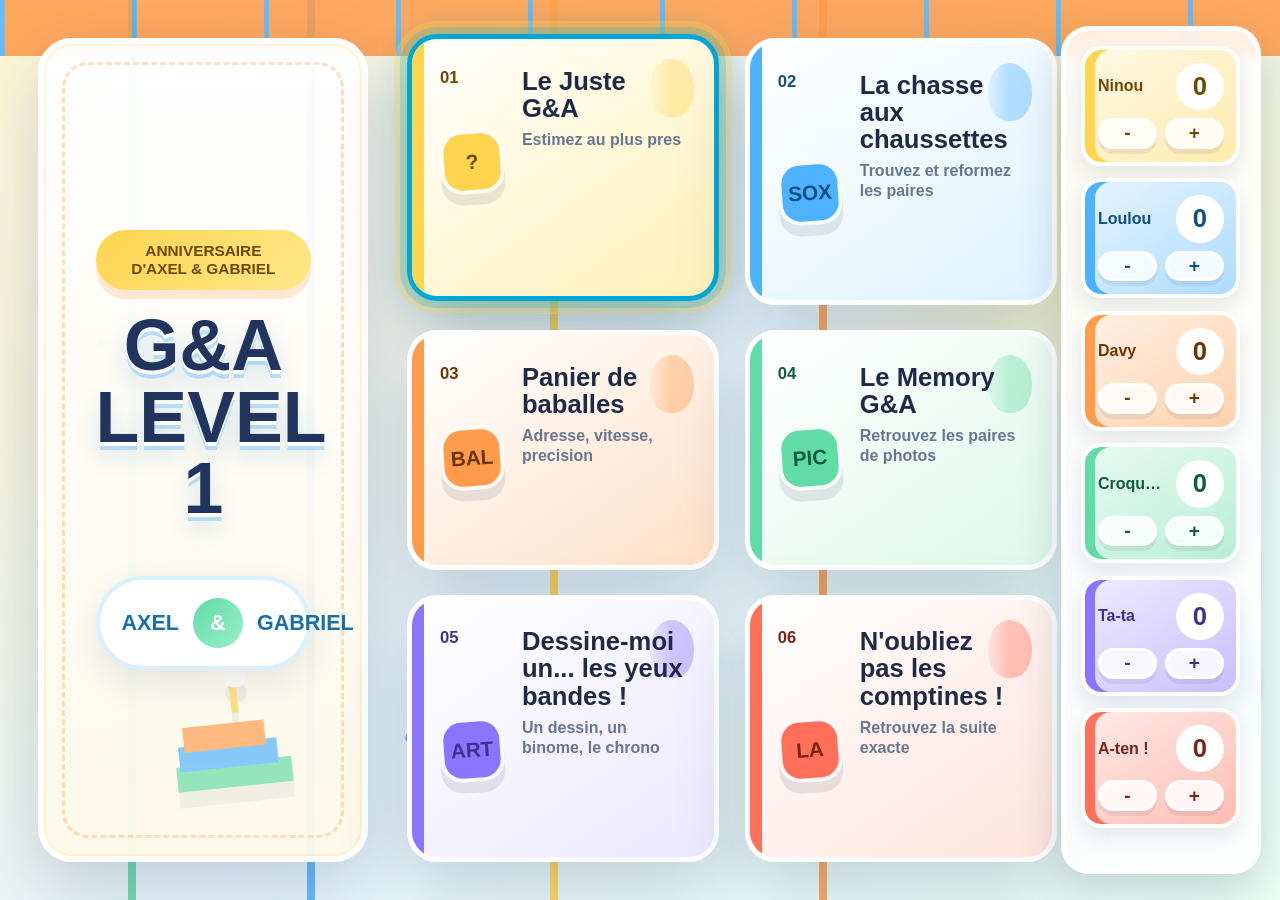
==== index.html @ 6fc24a4d "Init repo" ====
<!doctype html>
<html lang="fr">
  <head>
    <meta charset="UTF-8" />
    <meta name="viewport" content="width=device-width, initial-scale=1.0" />
    <title>G&A LEVEL 1</title>
    <link rel="stylesheet" href="styles.css" />
  </head>
  <body>
    <main class="shell">
      <aside class="team-scoreboard" aria-label="Scores des equipes">
        <div class="team-card team-ninou">
          <span class="team-name">Ninou</span>
          <strong class="team-points">0</strong>
          <div class="team-controls" aria-label="Points Ninou">
            <button class="team-score-button" type="button" data-score-delta="-1">-</button>
            <button class="team-score-button" type="button" data-score-delta="1">+</button>
          </div>
        </div>
        <div class="team-card team-loulou">
          <span class="team-name">Loulou</span>
          <strong class="team-points">0</strong>
          <div class="team-controls" aria-label="Points Loulou">
            <button class="team-score-button" type="button" data-score-delta="-1">-</button>
            <button class="team-score-button" type="button" data-score-delta="1">+</button>
          </div>
        </div>
        <div class="team-card team-davy">
          <span class="team-name">Davy</span>
          <strong class="team-points">0</strong>
          <div class="team-controls" aria-label="Points Davy">
            <button class="team-score-button" type="button" data-score-delta="-1">-</button>
            <button class="team-score-button" type="button" data-score-delta="1">+</button>
          </div>
        </div>
        <div class="team-card team-croquette">
          <span class="team-name">Croquette</span>
          <strong class="team-points">0</strong>
          <div class="team-controls" aria-label="Points Croquette">
            <button class="team-score-button" type="button" data-score-delta="-1">-</button>
            <button class="team-score-button" type="button" data-score-delta="1">+</button>
          </div>
        </div>
        <div class="team-card team-ta-ta">
          <span class="team-name">Ta-ta</span>
          <strong class="team-points">0</strong>
          <div class="team-controls" aria-label="Points Ta-ta">
            <button class="team-score-button" type="button" data-score-delta="-1">-</button>
            <button class="team-score-button" type="button" data-score-delta="1">+</button>
          </div>
        </div>
        <div class="team-card team-a-ten">
          <span class="team-name">A-ten !</span>
          <strong class="team-points">0</strong>
          <div class="team-controls" aria-label="Points A-ta !">
            <button class="team-score-button" type="button" data-score-delta="-1">-</button>
            <button class="team-score-button" type="button" data-score-delta="1">+</button>
          </div>
        </div>
      </aside>

      <section class="home-screen" id="homeScreen" aria-labelledby="pageTitle">
        <div class="brand-panel">
          <p class="eyebrow">Anniversaire d'Axel &amp; Gabriel</p>
          <h1 id="pageTitle">G&amp;A LEVEL 1</h1>
          <div class="score-strip" aria-label="Tableau d'ambiance">
            <span>Axel</span>
            <strong>&amp;</strong>
            <span>Gabriel</span>
          </div>
        </div>

        <nav class="activity-grid" aria-label="Activites">
          <button class="activity-card active" type="button" data-activity="juste-ga">
            <span class="activity-number">01</span>
            <span class="activity-icon">?</span>
            <span class="activity-title">Le Juste G&amp;A</span>
            <span class="activity-subtitle">Estimez au plus pres</span>
          </button>
          <button class="activity-card" type="button" data-activity="chaussettes">
            <span class="activity-number">02</span>
            <span class="activity-icon">SOX</span>
            <span class="activity-title">La chasse aux chaussettes</span>
            <span class="activity-subtitle">Trouvez et reformez les paires</span>
          </button>
          <button class="activity-card" type="button" data-activity="baballes">
            <span class="activity-number">03</span>
            <span class="activity-icon">BAL</span>
            <span class="activity-title">Panier de baballes</span>
            <span class="activity-subtitle">Adresse, vitesse, precision</span>
          </button>
          <button class="activity-card" type="button" data-activity="memory">
            <span class="activity-number">04</span>
            <span class="activity-icon">PIC</span>
            <span class="activity-title">Le Memory G&amp;A</span>
            <span class="activity-subtitle">Retrouvez les paires de photos</span>
          </button>
          <button class="activity-card" type="button" data-activity="dessin">
            <span class="activity-number">05</span>
            <span class="activity-icon">ART</span>
            <span class="activity-title">Dessine-moi un... les yeux bandes !</span>
            <span class="activity-subtitle">Un dessin, un binome, le chrono</span>
          </button>
          <button class="activity-card" type="button" data-activity="comptines">
            <span class="activity-number">06</span>
            <span class="activity-icon">LA</span>
            <span class="activity-title">N'oubliez pas les comptines !</span>
            <span class="activity-subtitle">Retrouvez la suite exacte</span>
          </button>
        </nav>
      </section>

      <section class="module-screen hidden" id="moduleScreen" aria-live="polite">
        <button class="back-button" type="button" id="backButton">&lt; Menu</button>
        <article class="module-panel">
          <div class="module-kicker" id="moduleNumber">Activite 01</div>
          <h2 id="moduleTitle">Le Juste G&amp;A</h2>
          <p id="moduleDescription"></p>
          <div class="activity-module-mount" id="activityModuleMount"></div>
        </article>
      </section>
    </main>

    <script type="module" src="app.js"></script>
  </body>
</html>
---- styles.css ----
:root {
  color-scheme: light;
  --ink: #1f2b46;
  --muted: #687690;
  --paper: rgba(255, 255, 255, 0.92);
  --cream: #fff9e9;
  --blue: #4eb3ff;
  --blue-dark: #176fb0;
  --pink: #f2a4c8;
  --pink-dark: #9a5c78;
  --yellow: #ffd44f;
  --yellow-soft: #fff0a8;
  --mint: #62dca6;
  --orange: #ff9b4a;
  --purple: #8b75ff;
  --coral: #ff6f59;
  --select: #00a8d8;
  --scoreboard-width: clamp(200px, 15vw, 250px);
  --scoreboard-height: clamp(82px, 10vh, 112px);
  --shadow: 0 26px 70px rgba(31, 43, 70, 0.2);
}

* {
  box-sizing: border-box;
}

html,
body {
  min-height: 100%;
}

body {
  margin: 0;
  overflow-x: hidden;
  color: var(--ink);
  font-family: Arial, Helvetica, sans-serif;
  background:
    radial-gradient(circle at 18% 18%, rgba(255, 255, 255, 0.82), transparent 24%),
    radial-gradient(circle at 86% 20%, rgba(255, 240, 168, 0.8), transparent 26%),
    linear-gradient(135deg, #fff4ca 0%, #e7f6ff 50%, #ecfff6 100%);
}

body::before,
body::after {
  position: fixed;
  inset: 0;
  pointer-events: none;
  content: "";
}

body::before {
  z-index: -2;
  background:
    linear-gradient(90deg, transparent 0 10%, rgba(98, 220, 166, 0.9) 10% 10.6%, transparent 10.6% 24%, rgba(78, 179, 255, 0.85) 24% 24.6%, transparent 24.6% 43%, rgba(255, 212, 79, 0.9) 43% 43.6%, transparent 43.6% 64%, rgba(255, 155, 74, 0.85) 64% 64.6%, transparent 64.6%),
    radial-gradient(circle at 14% 68%, rgba(98, 220, 166, 0.2) 0 5%, transparent 5.4%),
    radial-gradient(circle at 92% 76%, rgba(78, 179, 255, 0.25) 0 6%, transparent 6.4%);
}

body::after {
  z-index: -1;
  background:
    conic-gradient(from 180deg at 4% 0, var(--blue) 0 25%, var(--yellow) 0 50%, var(--mint) 0 75%, var(--orange) 0) 0 0 / 132px 56px repeat-x,
    radial-gradient(circle at 8% 38%, var(--mint) 0 4px, transparent 5px),
    radial-gradient(circle at 17% 30%, var(--yellow) 0 5px, transparent 6px),
    radial-gradient(circle at 32% 82%, var(--blue) 0 4px, transparent 5px),
    radial-gradient(circle at 59% 22%, var(--mint) 0 5px, transparent 6px),
    radial-gradient(circle at 82% 58%, var(--orange) 0 4px, transparent 5px);
  opacity: 0.86;
}

.shell {
  min-height: 100vh;
  padding: clamp(24px, 3vw, 52px) calc(var(--scoreboard-width) + clamp(30px, 4vw, 62px)) clamp(24px, 3vw, 52px) clamp(24px, 3vw, 52px);
}

.team-scoreboard {
  position: fixed;
  top: clamp(18px, 2vw, 34px);
  bottom: clamp(18px, 2vw, 34px);
  right: clamp(14px, 1.5vw, 24px);
  z-index: 20;
  display: grid;
  grid-template-columns: 1fr;
  align-content: start;
  gap: clamp(8px, 1vw, 14px);
  width: var(--scoreboard-width);
  padding: clamp(10px, 1.2vw, 16px);
  border: 5px solid rgba(255, 255, 255, 0.92);
  border-radius: 28px;
  background: rgba(255, 255, 255, 0.82);
  box-shadow: 0 18px 46px rgba(31, 43, 70, 0.2);
  backdrop-filter: blur(10px);
}

.team-card {
  --team-color: var(--blue);
  --team-text: #0f4f82;
  display: grid;
  grid-template-columns: minmax(0, 1fr) auto;
  grid-template-rows: auto auto;
  gap: 8px 10px;
  align-items: center;
  min-width: 0;
  padding: clamp(10px, 1vw, 16px);
  border: 4px solid rgba(255, 255, 255, 0.94);
  border-radius: 20px;
  background:
    linear-gradient(145deg, rgba(255, 255, 255, 0.86), rgba(255, 255, 255, 0.54)),
    var(--team-color);
  box-shadow: inset 10px 0 0 var(--team-color), 0 10px 20px rgba(31, 43, 70, 0.1);
}

.team-name {
  min-width: 0;
  color: var(--team-text);
  font-size: clamp(0.95rem, 1.25vw, 1.45rem);
  font-weight: 900;
  overflow: hidden;
  text-overflow: ellipsis;
  white-space: nowrap;
}

.team-points {
  display: grid;
  place-items: center;
  min-width: clamp(40px, 3.7vw, 58px);
  height: clamp(40px, 3.7vw, 58px);
  border-radius: 50%;
  background: #ffffff;
  color: var(--team-text);
  font-size: clamp(1.35rem, 2vw, 2.4rem);
  font-weight: 900;
}

.team-controls {
  grid-column: 1 / -1;
  display: grid;
  grid-template-columns: 1fr 1fr;
  gap: 8px;
}

.team-score-button {
  min-height: clamp(28px, 2.4vw, 38px);
  border: 3px solid rgba(255, 255, 255, 0.92);
  border-radius: 999px;
  background: rgba(255, 255, 255, 0.82);
  color: var(--team-text);
  box-shadow: 0 5px 0 rgba(31, 43, 70, 0.08);
  font-size: clamp(1rem, 1.5vw, 1.6rem);
  font-weight: 900;
  cursor: pointer;
}

.team-score-button:hover,
.team-score-button:focus-visible {
  border-color: var(--select);
  outline: none;
}

.team-card.is-current-turn {
  border-color: #ffffff;
  box-shadow:
    inset 10px 0 0 var(--team-color),
    0 0 0 6px rgba(0, 168, 216, 0.24),
    0 18px 36px rgba(31, 43, 70, 0.24);
  transform: translateX(-4px) scale(1.02);
}

.team-card.is-current-turn .team-name {
  text-decoration: underline;
  text-decoration-thickness: 4px;
  text-underline-offset: 5px;
}

.team-ninou {
  --team-color: #ffd44f;
  --team-text: #704700;
}

.team-loulou {
  --team-color: #4eb3ff;
  --team-text: #0f4f82;
}

.team-davy {
  --team-color: #ff9b4a;
  --team-text: #6b3600;
}

.team-croquette {
  --team-color: #62dca6;
  --team-text: #0f5d3f;
}

.team-ta-ta {
  --team-color: #8b75ff;
  --team-text: #3f3190;
}

.team-a-ten {
  --team-color: #ff6f59;
  --team-text: #7a2517;
}

.home-screen {
  display: grid;
  grid-template-columns: minmax(330px, 0.7fr) minmax(650px, 1.3fr);
  gap: clamp(24px, 3vw, 44px);
  align-items: stretch;
  min-height: calc(100vh - clamp(48px, 6vw, 104px));
}

.brand-panel,
.module-panel {
  position: relative;
  display: flex;
  flex-direction: column;
  justify-content: center;
  padding: clamp(30px, 4vw, 64px);
  border: 6px solid #ffffff;
  border-radius: 34px;
  background:
    linear-gradient(180deg, rgba(255, 255, 255, 0.94), rgba(255, 249, 233, 0.9)),
    var(--paper);
  box-shadow: var(--shadow), inset 0 0 0 2px rgba(255, 212, 79, 0.22);
  overflow: hidden;
}

.brand-panel {
  background:
    linear-gradient(180deg, rgba(255, 255, 255, 0.96), rgba(255, 249, 233, 0.94)),
    linear-gradient(135deg, rgba(78, 179, 255, 0.14), rgba(98, 220, 166, 0.14));
}

.brand-panel::before,
.module-panel::before {
  position: absolute;
  right: clamp(28px, 4vw, 60px);
  bottom: clamp(26px, 4vw, 58px);
  width: clamp(124px, 11vw, 184px);
  height: clamp(124px, 11vw, 184px);
  content: "";
  background:
    radial-gradient(circle at 50% 9%, #fff 0 7%, transparent 7.5%),
    linear-gradient(var(--yellow), var(--yellow)) 48% 18% / 5% 20% no-repeat,
    linear-gradient(var(--orange), var(--orange)) 22% 50% / 58% 18% no-repeat,
    linear-gradient(var(--blue), var(--blue)) 16% 67% / 70% 18% no-repeat,
    linear-gradient(var(--mint), var(--mint)) 10% 84% / 82% 18% no-repeat;
  border-radius: 22px;
  opacity: 0.68;
  transform: rotate(-6deg);
  filter: drop-shadow(0 16px 0 rgba(31, 43, 70, 0.08));
}

.brand-panel::after,
.module-panel::after {
  position: absolute;
  inset: 18px;
  pointer-events: none;
  content: "";
  border: 3px dashed rgba(255, 155, 74, 0.32);
  border-radius: 26px;
}

.eyebrow,
.module-kicker {
  position: relative;
  z-index: 1;
  width: fit-content;
  margin: 0 0 20px;
  padding: 12px 20px;
  border-radius: 999px;
  background: linear-gradient(135deg, var(--yellow), #ffe88a);
  color: #704700;
  box-shadow: 0 9px 0 rgba(255, 155, 74, 0.22);
  font-size: clamp(0.95rem, 1.2vw, 1.28rem);
  font-weight: 900;
  text-transform: uppercase;
  letter-spacing: 0;
  text-align: center;
}
#moduleTitle, #moduleDescription, #activityModuleMount {
  display: flex;
  justify-content: center;
  text-align: center;
}

h1,
h2 {
  position: relative;
  z-index: 1;
  margin: 0;
  color: #20345d;
  font-family: "Arial Black", Arial, Helvetica, sans-serif;
  font-weight: 900;
  letter-spacing: 0;
  text-shadow:
    0 4px 0 #ffffff,
    0 8px 0 rgba(78, 179, 255, 0.36),
    0 13px 24px rgba(23, 111, 176, 0.22);
}

h1 {
  max-width: 100%;
    font-size: clamp(3rem, 5.6vw, 9.6rem);
    line-height: 1;
    overflow-wrap: normal;
    word-break: keep-all;
    text-align: center;
}

h2 {
  max-width: 15ch;
  font-size: clamp(3.4rem, 6vw, 7.6rem);
  line-height: 0.94;
}

.score-strip {
  position: relative;
  z-index: 1;
  display: grid;
  grid-template-columns: 1fr auto 1fr;
  gap: 14px;
  align-items: center;
  width: min(100%, 560px);
  margin-top: clamp(30px, 4vw, 58px);
  padding: 18px 22px;
  border: 4px solid rgba(78, 179, 255, 0.2);
  border-radius: 999px;
  background: #ffffff;
  color: var(--blue-dark);
  box-shadow: 0 14px 34px rgba(31, 43, 70, 0.1);
  font-size: clamp(1.22rem, 1.68vw, 1.75rem);
  font-weight: 900;
  text-align: center;
  text-transform: uppercase;
}

.score-strip strong {
  display: grid;
  place-items: center;
  width: 50px;
  height: 50px;
  border-radius: 50%;
  background: linear-gradient(135deg, var(--mint), #99efc8);
  color: #ffffff;
}

.activity-grid {
  display: grid;
  grid-template-columns: repeat(2, minmax(0, 1fr));
  gap: clamp(18px, 2vw, 28px);
}

.activity-card {
  --card-color: var(--yellow);
  --card-text: #704700;
  position: relative;
  display: grid;
  grid-template-columns: auto 1fr;
  grid-template-rows: auto 1fr auto;
  gap: 8px 18px;
  min-height: clamp(168px, 15vh, 224px);
  padding: clamp(22px, 2.2vw, 34px);
  border: 5px solid rgba(255, 255, 255, 0.96);
  border-radius: 30px;
  color: var(--ink);
  background: #ffffff;
  box-shadow: var(--shadow);
  cursor: pointer;
  text-align: left;
  transform: translateY(0);
  transition: transform 160ms ease, border-color 160ms ease, box-shadow 160ms ease;
  overflow: hidden;
}

.activity-card::before {
  position: absolute;
  inset: 0 auto 0 0;
  width: 12px;
  content: "";
  background: var(--card-color);
}

.activity-card::after {
  position: absolute;
  right: 20px;
  top: 20px;
  width: 44px;
  height: 58px;
  content: "";
  border-radius: 50% 50% 46% 46%;
  background:
    linear-gradient(90deg, rgba(255, 255, 255, 0.65), transparent 48%),
    var(--card-color);
  box-shadow: 0 24px 0 -22px rgba(31, 43, 70, 0.42);
  opacity: 0.38;
}

.activity-card:nth-child(1) {
  --card-color: var(--yellow);
  --card-text: #704700;
  background: linear-gradient(145deg, #ffffff, #fff1b7);
}

.activity-card:nth-child(2) {
  --card-color: var(--blue);
  --card-text: #0f4f82;
  background: linear-gradient(145deg, #ffffff, #dff3ff);
}

.activity-card:nth-child(3) {
  --card-color: var(--orange);
  --card-text: #6b3600;
  background: linear-gradient(145deg, #ffffff, #ffe1c8);
}

.activity-card:nth-child(4) {
  --card-color: var(--mint);
  --card-text: #0f5d3f;
  background: linear-gradient(145deg, #ffffff, #def8eb);
}

.activity-card:nth-child(5) {
  --card-color: var(--purple);
  --card-text: #3f3190;
  background: linear-gradient(145deg, #ffffff, #ece8ff);
}

.activity-card:nth-child(6) {
  --card-color: var(--coral);
  --card-text: #7a2517;
  background: linear-gradient(145deg, #ffffff, #ffe4dc);
}

.activity-card:hover,
.activity-card:focus-visible,
.activity-card.active {
  border-color: var(--select);
  box-shadow:
    0 0 0 7px rgba(0, 168, 216, 0.2),
    0 0 0 13px rgba(255, 212, 79, 0.28),
    0 0 34px rgba(0, 168, 216, 0.28),
    0 30px 66px rgba(31, 43, 70, 0.28);
  outline: none;
  transform: translateY(-4px);
}

.activity-number {
  position: relative;
  z-index: 1;
  grid-column: 1;
  color: var(--card-text);
  font-size: clamp(1rem, 1.3vw, 1.35rem);
  font-weight: 900;
}

.activity-icon {
  position: relative;
  z-index: 1;
  grid-column: 1;
  grid-row: 2 / 4;
  display: grid;
  place-items: center;
  width: clamp(64px, 5vw, 90px);
  height: clamp(64px, 5vw, 90px);
  border: 4px solid rgba(255, 255, 255, 0.94);
  border-radius: 22px;
  background: var(--card-color);
  color: var(--card-text);
  box-shadow: 0 11px 0 rgba(31, 43, 70, 0.1);
  font-size: clamp(1.08rem, 1.62vw, 1.75rem);
  font-weight: 900;
  line-height: 1;
  transform: rotate(-4deg);
}

.activity-title {
  position: relative;
  z-index: 1;
  grid-column: 2;
  align-self: end;
  color: #1f2b46;
  font-size: clamp(1.5rem, 2vw, 2.45rem);
  font-weight: 900;
  line-height: 1.06;
  text-wrap: balance;
}

.activity-subtitle {
  position: relative;
  z-index: 1;
  grid-column: 2;
  color: var(--muted);
  font-size: clamp(1rem, 1.18vw, 1.3rem);
  font-weight: 800;
  line-height: 1.25;
}

.module-screen {
  height: calc(100vh - clamp(48px, 6vw, 104px));
  min-height: 0;
  overflow: hidden;
}

.module-screen.sock-mode,
.module-screen.memory-mode {
  height: calc(100vh - clamp(48px, 6vw, 104px));
}

.hidden {
  display: none;
}

.back-button {
  position: fixed;
  top: clamp(18px, 2vw, 34px);
  left: clamp(18px, 2vw, 34px);
  z-index: 5;
  padding: 16px 24px;
  border: 4px solid rgba(255, 255, 255, 0.96);
  border-radius: 999px;
  background: var(--yellow);
  color: #704700;
  box-shadow: 0 14px 34px rgba(31, 43, 70, 0.22);
  font-size: 1.1rem;
  font-weight: 900;
  cursor: pointer;
}

.back-button:hover,
.back-button:focus-visible {
  border-color: var(--blue);
  outline: none;
}

.module-panel {
  height: 100%;
  min-height: 0;
  padding-top: clamp(72px, 8vh, 90px);
  overflow: hidden;
}

.activity-module-mount {
  position: relative;
  z-index: 1;
  min-height: 0;
}

.sock-mode .module-panel {
  height: 100%;
  min-height: 0;
  justify-content: flex-start;
  padding: clamp(70px, 8vh, 88px) clamp(24px, 4vw, 52px) clamp(20px, 3vh, 34px);
  overflow: hidden;
}

.memory-mode .module-panel {
  height: 100%;
  min-height: 0;
  padding: clamp(58px, 7vh, 76px) 0 0;
  overflow: hidden;
}

.drawing-mode .module-panel {
  display: block;
  height: 100%;
  min-height: 0;
  padding: clamp(58px, 7vh, 76px) clamp(18px, 3vw, 42px) clamp(18px, 2.5vh, 32px);
  overflow: hidden;
}

.memory-mode .module-kicker,
.memory-mode h2,
.memory-mode #moduleDescription,
.drawing-mode .module-kicker,
.drawing-mode h2,
.drawing-mode #moduleDescription {
  display: none;
}

.sock-mode .module-kicker {
  margin-bottom: clamp(10px, 1.6vh, 16px);
}

.sock-mode h2 {
  max-width: 100%;
  font-size: clamp(2rem, 5vh, 4.2rem);
  line-height: 0.98;
}

.sock-mode #moduleDescription {
  display: block;
  max-width: 900px;
  margin-top: clamp(8px, 1.4vh, 14px);
  font-size: clamp(1rem, 2.1vh, 1.45rem);
  line-height: 1.18;
}

.module-panel p {
  position: relative;
  z-index: 1;
  max-width: 980px;
  margin: clamp(24px, 3vw, 42px) 0 0;
  color: var(--muted);
  font-size: clamp(1.35rem, 1.9vw, 2.25rem);
  font-weight: 800;
  line-height: 1.28;
}

.module-placeholder {
  position: relative;
  z-index: 1;
  display: grid;
  grid-template-columns: auto 1fr;
  gap: 12px 26px;
  align-items: center;
  max-width: 1050px;
  margin-top: clamp(36px, 4vw, 70px);
  padding: clamp(24px, 3vw, 42px);
  border: 4px dashed rgba(255, 155, 74, 0.34);
  border-radius: 28px;
  background: rgba(255, 255, 255, 0.76);
}

.module-placeholder span {
  grid-row: 1 / 3;
  display: grid;
  place-items: center;
  width: clamp(82px, 8vw, 136px);
  height: clamp(82px, 8vw, 136px);
  border: 4px solid rgba(255, 255, 255, 0.94);
  border-radius: 28px;
  background: var(--blue);
  color: #0f4f82;
  box-shadow: 0 12px 0 rgba(31, 43, 70, 0.1);
  font-size: clamp(1.55rem, 3.1vw, 3.4rem);
  font-weight: 900;
  transform: rotate(-4deg);
}

.module-placeholder strong {
  color: var(--blue-dark);
  font-size: clamp(1.8rem, 2.8vw, 3.7rem);
  font-weight: 900;
  text-transform: uppercase;
}

.module-placeholder p {
  margin: 0;
  font-size: clamp(1.1rem, 1.55vw, 1.75rem);
}

.sock-timer {
  position: relative;
  z-index: 1;
  display: grid;
  gap: clamp(20px, 3vw, 34px);
  justify-items: center;
  max-width: 980px;
  margin-top: clamp(36px, 4vw, 70px);
  padding: clamp(28px, 4vw, 56px);
  border: 5px solid rgba(255, 255, 255, 0.94);
  border-radius: 34px;
  background:
    linear-gradient(145deg, rgba(255, 255, 255, 0.94), rgba(223, 243, 255, 0.9)),
    #ffffff;
  box-shadow: 0 24px 58px rgba(31, 43, 70, 0.18);
}

.sock-mode .sock-timer {
  flex: 1;
  width: min(100%, 1180px);
  min-height: 0;
  margin-top: clamp(10px, 1.6vh, 18px);
  padding: clamp(14px, 2.3vh, 28px);
  gap: clamp(10px, 1.6vh, 18px);
  align-content: center;
}

.module-placeholder.hidden,
.sock-timer.hidden {
  display: none;
}

.drawing-host {
  position: relative;
  display: grid;
  grid-template-rows: minmax(0, 1fr) auto auto;
  gap: clamp(14px, 2vw, 22px);
  width: min(100%, 1180px);
  height: 100%;
  min-height: 0;
  margin: 0 auto;
}

.drawing-actions {
  position: relative;
  z-index: 1;
  display: grid;
  grid-template-columns: auto minmax(126px, 170px);
  gap: 8px;
  align-items: center;
  justify-content: end;
  padding: 8px;
  border-radius: 22px;
  background: rgba(255, 255, 255, 0.72);
  box-shadow: 0 14px 30px rgba(31, 43, 70, 0.14);
  backdrop-filter: blur(10px);
}

.drawing-start-button {
  padding: 10px 16px;
  border: 4px solid rgba(255, 255, 255, 0.96);
  border-radius: 999px;
  box-shadow: 0 10px 0 rgba(31, 43, 70, 0.1);
  font-size: clamp(0.9rem, 1.1vw, 1.1rem);
  font-weight: 900;
  cursor: pointer;
}

.drawing-start-button {
  background: var(--blue);
  color: #0f4f82;
}

.drawing-start-button:disabled {
  cursor: default;
  opacity: 0.86;
}

.drawing-countdown {
  display: grid;
  place-items: center;
  min-height: 48px;
  padding: 6px 14px;
  border: 4px solid var(--blue);
  border-radius: 18px;
  background: #ffffff;
  color: var(--ink);
  box-shadow:
    inset 0 -8px 0 rgba(78, 179, 255, 0.12),
    0 10px 0 rgba(31, 43, 70, 0.1);
  font-family: "Arial Black", Arial, Helvetica, sans-serif;
  font-size: clamp(1.6rem, 3.2vh, 2.7rem);
  font-weight: 900;
  line-height: 1;
}

.drawing-start-button:hover:not(:disabled),
.drawing-start-button:focus-visible {
  border-color: var(--select);
  outline: none;
}

.drawing-preview {
  display: block;
  width: 100%;
  height: 100%;
  min-height: 0;
  border: 6px solid rgba(255, 255, 255, 0.96);
  border-radius: 26px;
  background: #ffffff;
  box-shadow: 0 22px 54px rgba(31, 43, 70, 0.16);
}

.drawing-timeout {
  position: absolute;
  inset: 0;
  z-index: 5;
  display: grid;
  place-items: center;
  pointer-events: none;
  color: var(--coral);
  font-family: "Arial Black", Arial, Helvetica, sans-serif;
  font-size: clamp(4rem, 11vw, 10rem);
  font-weight: 900;
  line-height: 1;
  text-align: center;
  text-shadow:
    0 8px 0 #ffffff,
    0 18px 42px rgba(31, 43, 70, 0.28);
  text-transform: uppercase;
}

.drawing-timeout.hidden {
  display: none;
}

.module-panel .drawing-status {
  max-width: 900px;
  margin: 0;
  color: var(--muted);
  font-size: clamp(1rem, 1.35vw, 1.35rem);
  font-weight: 800;
}

.memory-game {
  position: relative;
  z-index: 1;
  display: grid;
  grid-template-rows: 1fr;
  gap: 0;
  place-items: center;
  width: 100%;
  height: 100%;
  margin-top: 0;
  min-height: 0;
}

.module-panel .memory-status {
  position: absolute;
  left: 0;
  bottom: 0;
  z-index: 4;
  min-height: 0;
  max-width: min(100%, 560px);
  margin: 0;
  padding: 8px 14px;
  border: 4px solid rgba(255, 255, 255, 0.94);
  border-radius: 16px;
  background: rgba(255, 255, 255, 0.9);
  color: var(--blue-dark);
  box-shadow: 0 12px 24px rgba(31, 43, 70, 0.12);
  font-size: clamp(0.9rem, 1.15vw, 1.1rem);
  font-weight: 900;
  backdrop-filter: blur(10px);
}

.memory-grid {
  --memory-gap: clamp(6px, 0.75vw, 10px);
  display: grid;
  grid-template-rows: repeat(5, minmax(0, 1fr));
  grid-template-columns: repeat(6, minmax(0, 1fr));
  align-content: stretch;
  width: min(100%, calc((100vh - clamp(48px, 6vw, 104px) - clamp(58px, 7vh, 76px)) * 1.18));
  max-height: 100%;
  aspect-ratio: 6 / 5;
  min-height: 0;
  gap: var(--memory-gap);
}

.memory-card {
  position: relative;
  aspect-ratio: 1;
  min-width: 0;
  padding: 0;
  border: 0;
  border-radius: 16px;
  background: transparent;
  cursor: pointer;
  perspective: 900px;
}

.memory-mode .memory-card {
  height: auto;
  aspect-ratio: 1;
}

.memory-card:focus-visible {
  outline: 5px solid var(--select);
  outline-offset: 3px;
}

.memory-card-inner {
  position: absolute;
  inset: 0;
  display: block;
  border-radius: inherit;
  transform-style: preserve-3d;
  transition: transform 260ms ease;
}

.memory-card.is-flipped .memory-card-inner,
.memory-card.is-found .memory-card-inner {
  transform: rotateY(180deg);
}

.memory-card-face {
  position: absolute;
  inset: 0;
  display: grid;
  place-items: center;
  overflow: hidden;
  border: 4px solid rgba(255, 255, 255, 0.96);
  border-radius: inherit;
  backface-visibility: hidden;
  box-shadow: 0 10px 22px rgba(31, 43, 70, 0.16);
}

.memory-card-back {
  color: #0f4f82;
  background:
    radial-gradient(circle at 28% 24%, rgba(255, 255, 255, 0.76) 0 12%, transparent 13%),
    linear-gradient(135deg, var(--blue), var(--yellow));
  font-size: clamp(1rem, 2vw, 2.2rem);
  font-weight: 900;
}

.memory-card-front {
  background: #ffffff;
  transform: rotateY(180deg);
}

.memory-card-front img {
  width: 100%;
  height: 100%;
  object-fit: cover;
}

.memory-card.is-found {
  cursor: default;
}

.memory-card.is-found .memory-card-face {
  border-color: var(--found-team-color, var(--mint));
  box-shadow:
    0 0 0 5px color-mix(in srgb, var(--found-team-color, var(--mint)) 38%, transparent),
    0 10px 22px rgba(31, 43, 70, 0.16);
}

.sock-timer-label {
  color: var(--blue-dark);
  font-size: clamp(1.25rem, 1.8vw, 2rem);
  font-weight: 900;
  text-transform: uppercase;
}

.sock-timer-display {
  min-width: min(100%, 620px);
  padding: clamp(16px, 2vw, 26px) clamp(24px, 4vw, 46px);
  border: 6px solid var(--blue);
  border-radius: 28px;
  background: #ffffff;
  color: #1f2b46;
  box-shadow:
    inset 0 -10px 0 rgba(78, 179, 255, 0.12),
    0 18px 40px rgba(31, 43, 70, 0.14);
  font-family: "Arial Black", Arial, Helvetica, sans-serif;
  font-size: clamp(5rem, 12vw, 11rem);
  font-weight: 900;
  line-height: 0.95;
  text-align: center;
}

.sock-mode .sock-timer-display {
  display: grid;
  place-items: center;
  width: min(100%, 1120px);
  min-width: 0;
  min-height: clamp(180px, 34vh, 380px);
  padding: clamp(14px, 2.2vh, 26px) clamp(34px, 6vw, 72px);
  font-size: clamp(6.5rem, 19vh, 14rem);
}

.sock-go-button {
  min-width: min(100%, 320px);
  padding: 18px 34px;
  border: 5px solid rgba(255, 255, 255, 0.96);
  border-radius: 999px;
  background: var(--mint);
  color: #0f5d3f;
  box-shadow: 0 12px 0 rgba(31, 43, 70, 0.12);
  font-size: clamp(1.7rem, 2.6vw, 3rem);
  font-weight: 900;
  cursor: pointer;
}

.sock-mode .sock-go-button {
  min-width: min(100%, 280px);
  padding: clamp(12px, 2vh, 18px) 30px;
  font-size: clamp(1.35rem, 4vh, 2.5rem);
}

.sock-go-button:hover,
.sock-go-button:focus-visible {
  outline: none;
  border-color: var(--select);
}

.sock-go-button:disabled {
  cursor: default;
  opacity: 0.82;
}

@media (max-width: 1180px) {
  :root {
    --scoreboard-width: clamp(190px, 18vw, 220px);
  }

  .home-screen {
    grid-template-columns: 1fr;
  }

  .brand-panel {
    min-height: 360px;
  }

  .memory-grid {
    grid-template-columns: repeat(5, minmax(76px, 1fr));
  }

  .memory-mode .memory-grid {
    grid-template-columns: repeat(6, minmax(0, 1fr));
  }

  h1 {
    max-width: none;
  }
}

@media (max-width: 760px) {
  :root {
    --scoreboard-height: 184px;
  }

  .shell {
    padding: 18px 18px calc(var(--scoreboard-height) + 18px);
  }

  .team-scoreboard {
    top: auto;
    right: 16px;
    bottom: 12px;
    left: 16px;
    width: auto;
    grid-template-columns: repeat(2, minmax(0, 1fr));
  }

  .team-card.is-current-turn {
    transform: translateY(-3px) scale(1.01);
  }

  .memory-grid {
    grid-template-columns: repeat(3, minmax(74px, 1fr));
  }

  .memory-mode .memory-grid {
    grid-template-columns: repeat(6, minmax(0, 1fr));
  }

  .activity-grid {
    grid-template-columns: 1fr;
  }

  .activity-card {
    min-height: 150px;
  }

  .module-placeholder {
    grid-template-columns: 1fr;
  }

  .module-placeholder span {
    grid-row: auto;
  }
}
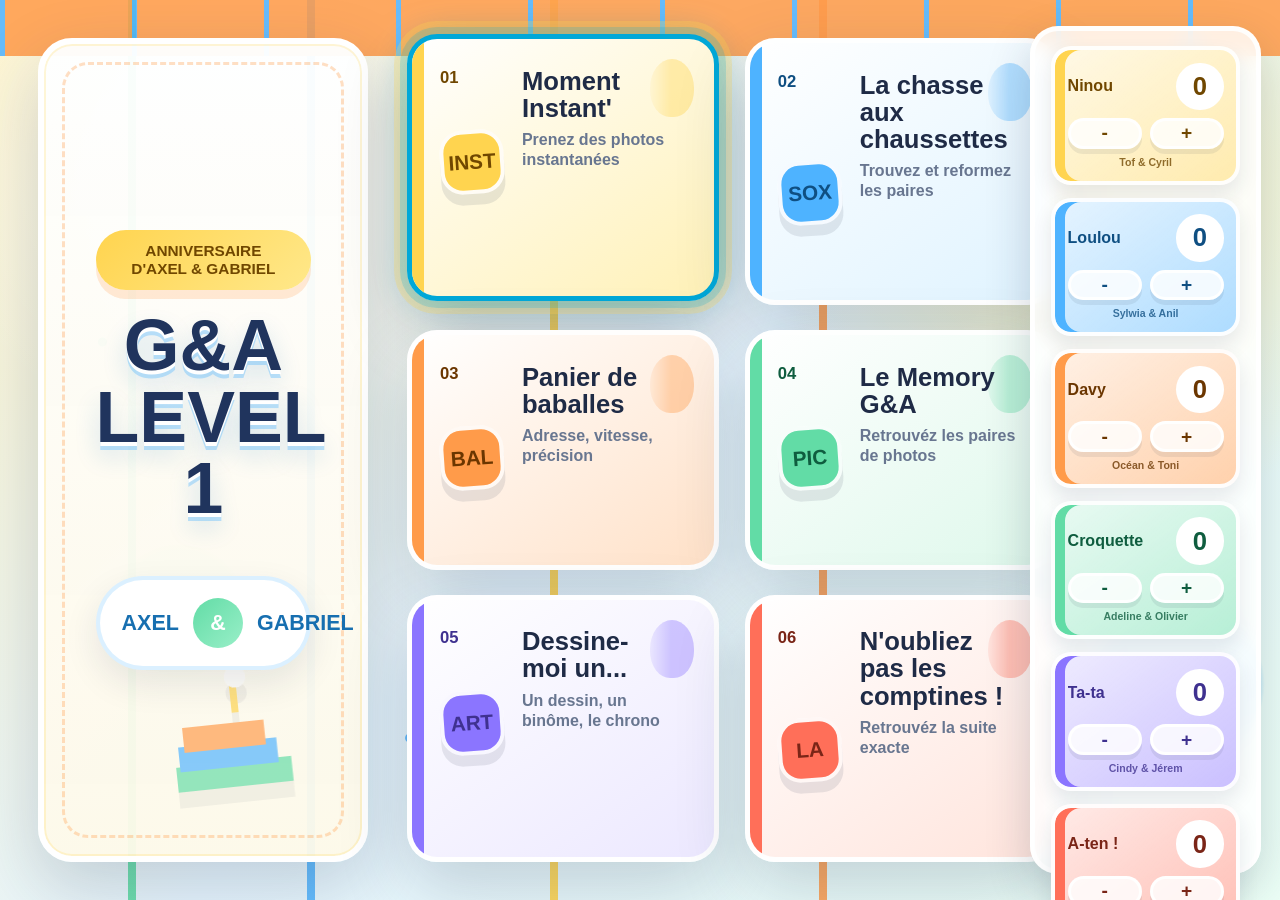
==== commit 96fd95f9: "dev en cours" ====
--- a/index.html
+++ b/index.html
@@ -8,9 +8,9 @@
   </head>
   <body>
     <main class="shell">
-      <aside class="team-scoreboard" aria-label="Scores des equipes">
+      <aside class="team-scoreboard" aria-label="Scores des équipes">
         <div class="team-card team-ninou">
-          <span class="team-name">Ninou</span>
+          <span class="team-name">Ninou</span><span class="team-members">Tof &amp; Cyril</span>
           <strong class="team-points">0</strong>
           <div class="team-controls" aria-label="Points Ninou">
             <button class="team-score-button" type="button" data-score-delta="-1">-</button>
@@ -18,7 +18,7 @@
           </div>
         </div>
         <div class="team-card team-loulou">
-          <span class="team-name">Loulou</span>
+          <span class="team-name">Loulou</span><span class="team-members">Sylwia &amp; Anil</span>
           <strong class="team-points">0</strong>
           <div class="team-controls" aria-label="Points Loulou">
             <button class="team-score-button" type="button" data-score-delta="-1">-</button>
@@ -26,7 +26,7 @@
           </div>
         </div>
         <div class="team-card team-davy">
-          <span class="team-name">Davy</span>
+          <span class="team-name">Davy</span><span class="team-members">Océan &amp; Toni</span>
           <strong class="team-points">0</strong>
           <div class="team-controls" aria-label="Points Davy">
             <button class="team-score-button" type="button" data-score-delta="-1">-</button>
@@ -34,7 +34,7 @@
           </div>
         </div>
         <div class="team-card team-croquette">
-          <span class="team-name">Croquette</span>
+          <span class="team-name">Croquette</span><span class="team-members">Adeline &amp; Olivier</span>
           <strong class="team-points">0</strong>
           <div class="team-controls" aria-label="Points Croquette">
             <button class="team-score-button" type="button" data-score-delta="-1">-</button>
@@ -42,7 +42,7 @@
           </div>
         </div>
         <div class="team-card team-ta-ta">
-          <span class="team-name">Ta-ta</span>
+          <span class="team-name">Ta-ta</span><span class="team-members">Cindy &amp; Jérem</span>
           <strong class="team-points">0</strong>
           <div class="team-controls" aria-label="Points Ta-ta">
             <button class="team-score-button" type="button" data-score-delta="-1">-</button>
@@ -50,7 +50,7 @@
           </div>
         </div>
         <div class="team-card team-a-ten">
-          <span class="team-name">A-ten !</span>
+          <span class="team-name">A-ten !</span><span class="team-members">Angel &amp; Joao</span>
           <strong class="team-points">0</strong>
           <div class="team-controls" aria-label="Points A-ta !">
             <button class="team-score-button" type="button" data-score-delta="-1">-</button>
@@ -70,12 +70,12 @@
           </div>
         </div>
 
-        <nav class="activity-grid" aria-label="Activites">
-          <button class="activity-card active" type="button" data-activity="juste-ga">
+        <nav class="activity-grid" aria-label="Activités">
+          <button class="activity-card active" type="button" data-activity="moment-instant">
             <span class="activity-number">01</span>
-            <span class="activity-icon">?</span>
-            <span class="activity-title">Le Juste G&amp;A</span>
-            <span class="activity-subtitle">Estimez au plus pres</span>
+            <span class="activity-icon">INST</span>
+            <span class="activity-title">Moment Instant'</span>
+            <span class="activity-subtitle">Prenez des photos instantanées</span>
           </button>
           <button class="activity-card" type="button" data-activity="chaussettes">
             <span class="activity-number">02</span>
@@ -87,25 +87,25 @@
             <span class="activity-number">03</span>
             <span class="activity-icon">BAL</span>
             <span class="activity-title">Panier de baballes</span>
-            <span class="activity-subtitle">Adresse, vitesse, precision</span>
+            <span class="activity-subtitle">Adresse, vitesse, précision</span>
           </button>
           <button class="activity-card" type="button" data-activity="memory">
             <span class="activity-number">04</span>
             <span class="activity-icon">PIC</span>
             <span class="activity-title">Le Memory G&amp;A</span>
-            <span class="activity-subtitle">Retrouvez les paires de photos</span>
+            <span class="activity-subtitle">Retrouvéz les paires de photos</span>
           </button>
           <button class="activity-card" type="button" data-activity="dessin">
             <span class="activity-number">05</span>
             <span class="activity-icon">ART</span>
-            <span class="activity-title">Dessine-moi un... les yeux bandes !</span>
-            <span class="activity-subtitle">Un dessin, un binome, le chrono</span>
+            <span class="activity-title">Dessine-moi un...</span>
+            <span class="activity-subtitle">Un dessin, un binôme, le chrono</span>
           </button>
           <button class="activity-card" type="button" data-activity="comptines">
             <span class="activity-number">06</span>
             <span class="activity-icon">LA</span>
             <span class="activity-title">N'oubliez pas les comptines !</span>
-            <span class="activity-subtitle">Retrouvez la suite exacte</span>
+            <span class="activity-subtitle">Retrouvéz la suite exacte</span>
           </button>
         </nav>
       </section>
@@ -113,9 +113,10 @@
       <section class="module-screen hidden" id="moduleScreen" aria-live="polite">
         <button class="back-button" type="button" id="backButton">&lt; Menu</button>
         <article class="module-panel">
-          <div class="module-kicker" id="moduleNumber">Activite 01</div>
+          <div class="module-kicker" id="moduleNumber">Activité 01</div>
           <h2 id="moduleTitle">Le Juste G&amp;A</h2>
           <p id="moduleDescription"></p>
+          <div class="module-points" id="modulePoints" hidden></div>
           <div class="activity-module-mount" id="activityModuleMount"></div>
         </article>
       </section>
@@ -124,3 +125,6 @@
     <script type="module" src="app.js"></script>
   </body>
 </html>
+
+
+
--- a/styles.css
+++ b/styles.css
@@ -15,7 +15,7 @@
   --purple: #8b75ff;
   --coral: #ff6f59;
   --select: #00a8d8;
-  --scoreboard-width: clamp(200px, 15vw, 250px);
+  --scoreboard-width: clamp(200px, 18vw, 280px);
   --scoreboard-height: clamp(82px, 10vh, 112px);
   --shadow: 0 26px 70px rgba(31, 43, 70, 0.2);
 }
@@ -95,6 +95,7 @@
 .team-card {
   --team-color: var(--blue);
   --team-text: #0f4f82;
+  position: relative;
   display: grid;
   grid-template-columns: minmax(0, 1fr) auto;
   grid-template-rows: auto auto;
@@ -170,6 +171,53 @@
   text-decoration: underline;
   text-decoration-thickness: 4px;
   text-underline-offset: 5px;
+}
+
+.team-turn-controls {
+  position: absolute;
+  inset: 0;
+  z-index: 2;
+  display: grid;
+  grid-template-rows: auto auto;
+  gap: 8px;
+  place-content: center;
+  place-items: center;
+  padding: 12px;
+  border-radius: inherit;
+  background: color-mix(in srgb, var(--team-color) 82%, rgba(255, 255, 255, 0.9));
+  box-shadow: inset 0 0 0 5px rgba(255, 255, 255, 0.74);
+}
+
+.team-turn-start-button {
+  padding: 8px 14px;
+  border: 3px solid rgba(255, 255, 255, 0.96);
+  border-radius: 999px;
+  background: #ffffff;
+  color: var(--team-text);
+  box-shadow: 0 6px 0 rgba(31, 43, 70, 0.12);
+  font-size: clamp(0.85rem, 1vw, 1rem);
+  font-weight: 900;
+  cursor: pointer;
+}
+
+.team-turn-start-button:hover,
+.team-turn-start-button:focus-visible {
+  border-color: var(--select);
+  outline: none;
+}
+
+.team-turn-start-button:disabled {
+  cursor: default;
+  opacity: 0.86;
+}
+
+.team-turn-countdown {
+  color: var(--team-text);
+  font-family: "Arial Black", Arial, Helvetica, sans-serif;
+  font-size: clamp(2rem, 3.9vw, 3.5rem);
+  font-weight: 900;
+  line-height: 1;
+  text-shadow: 0 4px 0 rgba(255, 255, 255, 0.34);
 }
 
 .team-ninou {
@@ -224,6 +272,7 @@
     var(--paper);
   box-shadow: var(--shadow), inset 0 0 0 2px rgba(255, 212, 79, 0.22);
   overflow: hidden;
+  align-items: center;
 }
 
 .brand-panel {
@@ -310,8 +359,8 @@
 }
 
 h2 {
-  max-width: 15ch;
-  font-size: clamp(3.4rem, 6vw, 7.6rem);
+  max-width: min(100%, 26ch);
+  font-size: clamp(2.25rem, 4vw, 5.05rem);
   line-height: 0.94;
 }
 
@@ -497,17 +546,6 @@
   line-height: 1.25;
 }
 
-.module-screen {
-  height: calc(100vh - clamp(48px, 6vw, 104px));
-  min-height: 0;
-  overflow: hidden;
-}
-
-.module-screen.sock-mode,
-.module-screen.memory-mode {
-  height: calc(100vh - clamp(48px, 6vw, 104px));
-}
-
 .hidden {
   display: none;
 }
@@ -534,80 +572,6 @@
   outline: none;
 }
 
-.module-panel {
-  height: 100%;
-  min-height: 0;
-  padding-top: clamp(72px, 8vh, 90px);
-  overflow: hidden;
-}
-
-.activity-module-mount {
-  position: relative;
-  z-index: 1;
-  min-height: 0;
-}
-
-.sock-mode .module-panel {
-  height: 100%;
-  min-height: 0;
-  justify-content: flex-start;
-  padding: clamp(70px, 8vh, 88px) clamp(24px, 4vw, 52px) clamp(20px, 3vh, 34px);
-  overflow: hidden;
-}
-
-.memory-mode .module-panel {
-  height: 100%;
-  min-height: 0;
-  padding: clamp(58px, 7vh, 76px) 0 0;
-  overflow: hidden;
-}
-
-.drawing-mode .module-panel {
-  display: block;
-  height: 100%;
-  min-height: 0;
-  padding: clamp(58px, 7vh, 76px) clamp(18px, 3vw, 42px) clamp(18px, 2.5vh, 32px);
-  overflow: hidden;
-}
-
-.memory-mode .module-kicker,
-.memory-mode h2,
-.memory-mode #moduleDescription,
-.drawing-mode .module-kicker,
-.drawing-mode h2,
-.drawing-mode #moduleDescription {
-  display: none;
-}
-
-.sock-mode .module-kicker {
-  margin-bottom: clamp(10px, 1.6vh, 16px);
-}
-
-.sock-mode h2 {
-  max-width: 100%;
-  font-size: clamp(2rem, 5vh, 4.2rem);
-  line-height: 0.98;
-}
-
-.sock-mode #moduleDescription {
-  display: block;
-  max-width: 900px;
-  margin-top: clamp(8px, 1.4vh, 14px);
-  font-size: clamp(1rem, 2.1vh, 1.45rem);
-  line-height: 1.18;
-}
-
-.module-panel p {
-  position: relative;
-  z-index: 1;
-  max-width: 980px;
-  margin: clamp(24px, 3vw, 42px) 0 0;
-  color: var(--muted);
-  font-size: clamp(1.35rem, 1.9vw, 2.25rem);
-  font-weight: 800;
-  line-height: 1.28;
-}
-
 .module-placeholder {
   position: relative;
   z-index: 1;
@@ -694,64 +658,11 @@
   margin: 0 auto;
 }
 
-.drawing-actions {
-  position: relative;
-  z-index: 1;
-  display: grid;
-  grid-template-columns: auto minmax(126px, 170px);
-  gap: 8px;
-  align-items: center;
-  justify-content: end;
-  padding: 8px;
-  border-radius: 22px;
-  background: rgba(255, 255, 255, 0.72);
-  box-shadow: 0 14px 30px rgba(31, 43, 70, 0.14);
-  backdrop-filter: blur(10px);
-}
-
-.drawing-start-button {
-  padding: 10px 16px;
-  border: 4px solid rgba(255, 255, 255, 0.96);
-  border-radius: 999px;
-  box-shadow: 0 10px 0 rgba(31, 43, 70, 0.1);
-  font-size: clamp(0.9rem, 1.1vw, 1.1rem);
-  font-weight: 900;
-  cursor: pointer;
-}
-
-.drawing-start-button {
-  background: var(--blue);
-  color: #0f4f82;
-}
-
-.drawing-start-button:disabled {
-  cursor: default;
-  opacity: 0.86;
-}
-
-.drawing-countdown {
-  display: grid;
-  place-items: center;
-  min-height: 48px;
-  padding: 6px 14px;
-  border: 4px solid var(--blue);
-  border-radius: 18px;
-  background: #ffffff;
-  color: var(--ink);
-  box-shadow:
-    inset 0 -8px 0 rgba(78, 179, 255, 0.12),
-    0 10px 0 rgba(31, 43, 70, 0.1);
-  font-family: "Arial Black", Arial, Helvetica, sans-serif;
-  font-size: clamp(1.6rem, 3.2vh, 2.7rem);
-  font-weight: 900;
-  line-height: 1;
-}
-
-.drawing-start-button:hover:not(:disabled),
-.drawing-start-button:focus-visible {
-  border-color: var(--select);
-  outline: none;
-}
+
+
+
+
+
 
 .drawing-preview {
   display: block;
@@ -795,6 +706,319 @@
   font-weight: 800;
 }
 
+
+.comptines-host {
+  position: relative;
+  z-index: 1;
+  display: grid;
+  grid-template-columns: minmax(0, 1.15fr) minmax(300px, 0.85fr);
+  gap: clamp(16px, 2vw, 28px);
+  height: 100%;
+  min-height: 0;
+}
+
+.comptines-main,
+.comptines-teams {
+  min-height: 0;
+  padding: clamp(16px, 2vw, 26px);
+  border: 5px solid rgba(255, 255, 255, 0.94);
+  border-radius: 26px;
+  background: rgba(255, 255, 255, 0.82);
+  box-shadow: 0 18px 42px rgba(31, 43, 70, 0.14);
+  overflow: hidden;
+}
+
+
+.comptines-reset-game-button {
+  position: absolute;
+  top: 10px;
+  right: 12px;
+  z-index: 3;
+  padding: 6px 10px;
+  border: 1px solid rgba(27, 67, 117, 0.22);
+  border-radius: 999px;
+  background: rgba(255, 255, 255, 0.42);
+  color: rgba(27, 67, 117, 0.58);
+  font-size: 0.72rem;
+  font-weight: 800;
+  cursor: pointer;
+}
+
+.comptines-reset-game-button:hover,
+.comptines-reset-game-button:focus-visible {
+  background: rgba(255, 255, 255, 0.88);
+  color: var(--blue-dark);
+}
+.comptines-waiting {
+  grid-column: 1 / -1;
+  display: grid;
+  grid-template-columns: minmax(0, 1fr) auto;
+  grid-template-rows: minmax(0, 1fr) auto;
+  gap: clamp(18px, 2.4vw, 32px);
+  min-height: 0;
+  padding: clamp(22px, 3vw, 42px);
+  border: 5px solid rgba(255, 255, 255, 0.94);
+  border-radius: 26px;
+  background: rgba(255, 255, 255, 0.86);
+  box-shadow: 0 18px 0 rgba(27, 67, 117, 0.16);
+}
+
+.comptines-waiting[hidden] {
+  display: none;
+}
+
+.comptines-waiting-copy {
+  display: grid;
+  align-content: center;
+  gap: clamp(12px, 1.8vh, 22px);
+  min-width: 0;
+}
+
+.comptines-waiting-copy h3 {
+  margin: 0;
+  color: var(--blue-dark);
+  font-size: clamp(2.8rem, 6vw, 7rem);
+  line-height: 0.95;
+}
+
+.comptines-waiting-copy p {
+  max-width: 780px;
+  margin: 0;
+  color: var(--muted);
+  font-size: clamp(1.2rem, 1.7vw, 2rem);
+  font-weight: 800;
+}
+
+.comptines-qr-card {
+  align-self: center;
+  display: grid;
+  place-items: center;
+  width: clamp(250px, 28vw, 390px);
+  aspect-ratio: 1;
+  padding: clamp(12px, 1.5vw, 22px);
+  border: 6px solid var(--blue);
+  border-radius: 28px;
+  background: #fff;
+  box-shadow: 0 14px 0 rgba(27, 67, 117, 0.15);
+}
+
+.comptines-qr-card img {
+  display: block;
+  width: 100%;
+  height: 100%;
+  object-fit: contain;
+}
+
+.comptines-connected-count {
+  width: fit-content;
+  padding: 12px 18px;
+  border-radius: 999px;
+  background: var(--mint);
+  color: #0f5d3f;
+  font-size: clamp(1.2rem, 1.8vw, 2.2rem);
+  box-shadow: 0 8px 0 rgba(31, 137, 92, 0.16);
+}
+
+.comptines-connected-teams {
+  grid-column: 1 / -1;
+  display: grid;
+  grid-template-columns: repeat(6, minmax(0, 1fr));
+  gap: 10px;
+}
+
+.comptines-connected-team {
+  min-width: 0;
+  padding: 12px 10px;
+  border: 3px solid rgba(255, 255, 255, 0.96);
+  border-radius: 18px;
+  background: rgba(255, 255, 255, 0.72);
+  color: var(--muted);
+  font-weight: 900;
+  text-align: center;
+  opacity: 0.62;
+}
+
+.comptines-connected-team.is-connected {
+  background: var(--team-color);
+  color: var(--ink);
+  opacity: 1;
+  box-shadow: 0 8px 0 rgba(27, 67, 117, 0.16);
+}
+
+.comptines-main[hidden],
+.comptines-teams[hidden] {
+  display: none;
+}
+.comptines-main {
+  display: grid;
+  grid-template-rows: auto auto auto minmax(0, 1fr) auto;
+  gap: clamp(10px, 1.4vh, 16px);
+}
+
+.comptines-kicker {
+  color: var(--blue-dark);
+  font-size: clamp(0.95rem, 1.2vw, 1.2rem);
+  font-weight: 900;
+  text-transform: uppercase;
+}
+
+.comptines-phone-url {
+  padding: 10px 14px;
+  border-radius: 14px;
+  background: #ffffff;
+  color: var(--ink);
+  font-size: clamp(0.85rem, 1vw, 1.05rem);
+  font-weight: 900;
+  overflow-wrap: anywhere;
+}
+
+
+.comptines-reveal-button,
+/* .comptines-prev-button, */
+.comptines-next-button {
+  border: 3px solid rgba(255, 255, 255, 0.96);
+  border-radius: 999px;
+  font-weight: 900;
+  cursor: pointer;
+}
+
+
+.comptines-main h3 {
+  margin: 0;
+  color: var(--blue-dark);
+  font-size: clamp(1.8rem, 3.2vw, 4rem);
+  line-height: 1;
+}
+
+.comptines-prompt {
+  margin: 0;
+  color: var(--muted);
+  font-size: clamp(1rem, 1.5vw, 1.5rem);
+  font-weight: 800;
+  line-height: 1.25;
+}
+
+.comptines-answer-line {
+  display: flex;
+  flex-wrap: wrap;
+  gap: clamp(10px, 1.4vw, 18px);
+  align-content: center;
+  align-items: center;
+  min-height: 0;
+}
+
+.comptine-blank,
+.comptine-answer-word {
+  display: inline-grid;
+  place-items: center;
+  min-width: clamp(96px, 10vw, 168px);
+  min-height: clamp(52px, 7vh, 82px);
+  padding: 8px 14px;
+  border: 5px solid var(--blue);
+  border-radius: 18px;
+  background: #ffffff;
+  color: var(--ink);
+  box-shadow: 0 10px 0 rgba(31, 43, 70, 0.1);
+  font-size: clamp(1.25rem, 2.2vw, 2.6rem);
+  font-weight: 900;
+}
+
+.comptine-blank::before {
+  content: "";
+  width: 70%;
+  border-bottom: 6px solid var(--blue-dark);
+}
+
+.comptines-actions {
+  display: flex;
+  flex-wrap: wrap;
+  gap: 10px;
+  justify-content: flex-end;
+}
+
+.comptines-reveal-button,
+/* .comptines-prev-button, */
+.comptines-next-button {
+  padding: 12px 18px;
+  font-size: clamp(1rem, 1.2vw, 1.25rem);
+}
+
+.comptines-reveal-button {
+  background: var(--mint);
+  color: #0f5d3f;
+}
+
+/* .comptines-prev-button, */
+.comptines-next-button {
+  background: var(--yellow);
+  color: #704700;
+}
+
+.comptines-reveal-button:disabled {
+  cursor: default;
+  opacity: 0.7;
+}
+
+.comptines-teams {
+  display: grid;
+  gap: 10px;
+  align-content: start;
+  overflow: auto;
+}
+
+.comptine-team-result {
+  display: grid;
+  grid-template-columns: minmax(0, 1fr) auto;
+  gap: 8px 10px;
+  padding: 12px;
+  border: 4px solid rgba(255, 255, 255, 0.94);
+  border-radius: 18px;
+  background: color-mix(in srgb, var(--team-color) 28%, #ffffff);
+}
+
+.comptine-team-result strong {
+  color: var(--ink);
+  font-size: 1.05rem;
+  font-weight: 900;
+}
+
+.comptine-team-score {
+  color: var(--blue-dark);
+  font-size: 1.3rem;
+  font-weight: 900;
+}
+
+.comptine-team-words {
+  grid-column: 1 / -1;
+  display: flex;
+  flex-wrap: wrap;
+  gap: 6px;
+}
+
+.comptine-team-word,
+.comptine-team-pending {
+  padding: 6px 9px;
+  border-radius: 999px;
+  background: rgba(255, 255, 255, 0.8);
+  color: var(--ink);
+  font-weight: 900;
+}
+
+.comptine-team-word.valid {
+  background: var(--mint);
+  color: #0f5d3f;
+}
+
+.comptine-team-word.wrong {
+  background: #ffd6cf;
+  color: #7a2517;
+}
+
+.comptines-error {
+  margin: 0;
+  color: #7a2517;
+  font-weight: 900;
+}
 .memory-game {
   position: relative;
   z-index: 1;
@@ -828,7 +1052,7 @@
 }
 
 .memory-grid {
-  --memory-gap: clamp(6px, 0.75vw, 10px);
+  --memory-gap: clamp(8px, 0.95vw, 14px);
   display: grid;
   grid-template-rows: repeat(5, minmax(0, 1fr));
   grid-template-columns: repeat(6, minmax(0, 1fr));
@@ -984,6 +1208,10 @@
 }
 
 @media (max-width: 1180px) {
+  .comptines-host {
+    grid-template-columns: 1fr;
+  }
+
   :root {
     --scoreboard-width: clamp(190px, 18vw, 220px);
   }
@@ -1055,3 +1283,1195 @@
     grid-row: auto;
   }
 }
+
+.moment-instant-module {
+  position: relative;
+  z-index: 1;
+  display: grid;
+  grid-template-columns: minmax(260px, 0.95fr) minmax(320px, 0.8fr);
+  gap: clamp(18px, 3vw, 42px);
+  align-items: center;
+  width: 100%;
+  min-height: 0;
+}
+
+.moment-instant-image {
+  justify-self: center;
+  width: min(100%, 540px);
+  max-height: clamp(220px, 46vh, 440px);
+  object-fit: contain;
+}
+
+.moment-vote-panel {
+  display: grid;
+  gap: clamp(10px, 1.6vh, 16px);
+  min-width: 0;
+  padding: clamp(14px, 2vw, 22px);
+  border: 4px solid rgba(255, 255, 255, 0.96);
+  border-radius: 18px;
+  background: rgba(255, 255, 255, 0.82);
+  box-shadow: 0 14px 0 rgba(31, 43, 70, 0.08);
+}
+
+.moment-vote-header {
+  display: flex;
+  gap: 10px;
+  align-items: baseline;
+  justify-content: space-between;
+  color: var(--blue-dark);
+}
+
+.moment-vote-header strong {
+  font-size: clamp(1.15rem, 1.7vw, 1.7rem);
+  font-weight: 900;
+}
+
+.moment-vote-header span {
+  color: var(--muted);
+  font-size: clamp(0.85rem, 1vw, 1rem);
+  font-weight: 900;
+  white-space: nowrap;
+}
+
+.moment-team-votes {
+  display: grid;
+  grid-template-columns: repeat(2, minmax(0, 1fr));
+  gap: 10px;
+}
+
+.moment-vote-card {
+  display: grid;
+  grid-template-columns: minmax(0, 1fr) auto;
+  gap: 10px;
+  align-items: center;
+  min-width: 0;
+  padding: 10px 12px;
+  border: 2px solid rgba(31, 43, 70, 0.1);
+  border-left: 8px solid var(--team-color, var(--blue));
+  border-radius: 12px;
+  background: rgba(255, 255, 255, 0.9);
+}
+
+.moment-vote-name {
+  min-width: 0;
+  overflow: hidden;
+  color: var(--ink);
+  font-size: clamp(0.9rem, 1.05vw, 1.08rem);
+  font-weight: 900;
+  text-overflow: ellipsis;
+  white-space: nowrap;
+}
+
+.moment-vote-controls {
+  display: inline-grid;
+  grid-template-columns: 32px 34px 32px;
+  gap: 6px;
+  align-items: center;
+}
+
+.moment-vote-button {
+  border: 0;
+  cursor: pointer;
+  font: inherit;
+  font-weight: 900;
+}
+
+.moment-vote-button {
+  display: grid;
+  place-items: center;
+  width: 32px;
+  height: 32px;
+  border-radius: 10px;
+  background: var(--yellow);
+  color: #704700;
+  box-shadow: 0 4px 0 rgba(255, 155, 74, 0.28);
+  font-size: 1.25rem;
+  line-height: 1;
+}
+
+.moment-vote-count {
+  color: var(--blue-dark);
+  font-size: 1.35rem;
+  text-align: center;
+}
+
+
+
+@media (max-width: 980px) {
+  .moment-instant-module {
+    grid-template-columns: 1fr;
+  }
+
+  .moment-instant-image {
+    max-height: 32vh;
+  }
+}
+
+
+.sock-timer.is-finished {
+  align-content: start;
+}
+
+.sock-mode .sock-timer.is-finished .sock-timer-display {
+  min-height: clamp(92px, 16vh, 150px);
+  padding: clamp(10px, 1.4vh, 16px) clamp(24px, 4vw, 48px);
+  font-size: clamp(3.2rem, 10vh, 6.8rem);
+}
+
+.sock-pair-panel {
+  display: grid;
+  gap: clamp(10px, 1.5vh, 16px);
+  width: min(100%, 1020px);
+  min-width: 0;
+  padding: clamp(12px, 1.8vh, 18px);
+  border: 4px solid rgba(255, 255, 255, 0.96);
+  border-radius: 18px;
+  background: rgba(255, 255, 255, 0.86);
+  box-shadow: 0 14px 0 rgba(31, 43, 70, 0.08);
+}
+
+.sock-pair-panel[hidden] {
+  display: none;
+}
+
+.sock-pair-header {
+  display: flex;
+  gap: 10px;
+  align-items: baseline;
+  justify-content: space-between;
+  color: var(--blue-dark);
+}
+
+.sock-pair-header strong {
+  font-size: clamp(1.1rem, 1.55vw, 1.55rem);
+  font-weight: 900;
+}
+
+.sock-pair-header span {
+  color: var(--muted);
+  font-size: clamp(0.85rem, 1vw, 1rem);
+  font-weight: 900;
+  white-space: nowrap;
+}
+
+.sock-pair-teams {
+  display: grid;
+  grid-template-columns: repeat(3, minmax(0, 1fr));
+  gap: 10px;
+}
+
+.sock-pair-card {
+  display: grid;
+  grid-template-columns: minmax(0, 1fr) auto;
+  gap: 10px;
+  align-items: center;
+  min-width: 0;
+  padding: 10px 12px;
+  border: 2px solid rgba(31, 43, 70, 0.1);
+  border-left: 8px solid var(--team-color, var(--blue));
+  border-radius: 12px;
+  background: rgba(255, 255, 255, 0.92);
+}
+
+.sock-pair-name {
+  min-width: 0;
+  overflow: hidden;
+  color: var(--ink);
+  font-size: clamp(0.88rem, 1vw, 1.05rem);
+  font-weight: 900;
+  text-overflow: ellipsis;
+  white-space: nowrap;
+}
+
+.sock-pair-controls {
+  display: inline-grid;
+  grid-template-columns: 32px 34px 32px;
+  gap: 6px;
+  align-items: center;
+}
+
+.sock-pair-button {
+  display: grid;
+  place-items: center;
+  width: 32px;
+  height: 32px;
+  border: 0;
+  border-radius: 10px;
+  background: var(--yellow);
+  color: #704700;
+  box-shadow: 0 4px 0 rgba(255, 155, 74, 0.28);
+  font: inherit;
+  font-size: 1.25rem;
+  font-weight: 900;
+  line-height: 1;
+  cursor: pointer;
+}
+
+.sock-pair-count {
+  color: var(--blue-dark);
+  font-size: 1.35rem;
+  text-align: center;
+}
+
+@media (max-width: 980px) {
+  .sock-pair-teams {
+    grid-template-columns: repeat(2, minmax(0, 1fr));
+  }
+}
+
+.baballes-module {
+  position: relative;
+  z-index: 1;
+  display: grid;
+  grid-template-columns: minmax(230px, 0.72fr) minmax(360px, 1fr);
+  gap: clamp(18px, 3vw, 42px);
+  align-items: center;
+  width: 100%;
+  min-height: 0;
+}
+
+.baballes-hero {
+  position: relative;
+  display: grid;
+  place-items: center;
+  min-height: clamp(220px, 38vh, 390px);
+  border: 5px solid rgba(255, 255, 255, 0.96);
+  border-radius: 28px;
+  background:
+    radial-gradient(circle at 18% 22%, rgba(255, 255, 255, 0.9) 0 8%, transparent 9%),
+    linear-gradient(145deg, rgba(255, 255, 255, 0.92), rgba(223, 243, 255, 0.9));
+  box-shadow: 0 22px 50px rgba(31, 43, 70, 0.16);
+  overflow: hidden;
+}
+
+.baballes-hero strong {
+  position: relative;
+  z-index: 2;
+  padding: 14px 22px;
+  border: 4px solid rgba(255, 255, 255, 0.98);
+  border-radius: 999px;
+  background: var(--yellow);
+  color: #704700;
+  box-shadow: 0 10px 0 rgba(255, 155, 74, 0.24);
+  font-size: clamp(1.8rem, 3vw, 3.6rem);
+  font-weight: 900;
+  transform: rotate(-5deg);
+}
+
+.baballes-ball {
+  position: absolute;
+  width: clamp(74px, 9vw, 132px);
+  aspect-ratio: 1;
+  border: 5px solid rgba(255, 255, 255, 0.88);
+  border-radius: 50%;
+  box-shadow: inset -12px -14px 0 rgba(31, 43, 70, 0.12), 0 16px 24px rgba(31, 43, 70, 0.16);
+}
+
+.baballes-ball::before,
+.baballes-ball::after {
+  position: absolute;
+  inset: 18%;
+  content: "";
+  border: 4px solid rgba(255, 255, 255, 0.58);
+  border-radius: 50%;
+}
+
+.baballes-ball::after {
+  inset: 0;
+  border-width: 0 4px 0 0;
+  border-radius: 50%;
+  transform: rotate(28deg);
+}
+
+.ball-blue {
+  left: 8%;
+  top: 12%;
+  background: var(--blue);
+}
+
+.ball-yellow {
+  right: 12%;
+  top: 18%;
+  background: var(--yellow);
+}
+
+.ball-mint {
+  left: 18%;
+  bottom: 12%;
+  background: var(--mint);
+}
+
+.ball-coral {
+  right: 10%;
+  bottom: 10%;
+  background: var(--coral);
+}
+
+.baballes-score-panel {
+  display: grid;
+  gap: clamp(12px, 1.8vh, 18px);
+  min-width: 0;
+  padding: clamp(14px, 2vw, 22px);
+  border: 4px solid rgba(255, 255, 255, 0.96);
+  border-radius: 18px;
+  background: rgba(255, 255, 255, 0.84);
+  box-shadow: 0 14px 0 rgba(31, 43, 70, 0.08);
+}
+
+.baballes-score-header {
+  display: flex;
+  gap: 10px;
+  align-items: baseline;
+  justify-content: space-between;
+  color: var(--blue-dark);
+}
+
+.baballes-score-header strong {
+  font-size: clamp(1.15rem, 1.7vw, 1.7rem);
+  font-weight: 900;
+}
+
+.baballes-score-header span {
+  color: var(--muted);
+  font-size: clamp(0.85rem, 1vw, 1rem);
+  font-weight: 900;
+  white-space: nowrap;
+}
+
+.baballes-team-grid {
+  display: grid;
+  grid-template-columns: repeat(2, minmax(0, 1fr));
+  gap: 10px;
+}
+
+.baballes-team-card {
+  display: grid;
+  grid-template-columns: minmax(0, 1fr) auto;
+  gap: 10px;
+  align-items: center;
+  min-width: 0;
+  padding: 12px;
+  border: 2px solid rgba(31, 43, 70, 0.1);
+  border-left: 8px solid var(--team-color, var(--blue));
+  border-radius: 14px;
+  background:
+    radial-gradient(circle at 92% 18%, color-mix(in srgb, var(--team-color, var(--blue)) 28%, transparent) 0 13%, transparent 14%),
+    rgba(255, 255, 255, 0.92);
+}
+
+.baballes-team-name {
+  min-width: 0;
+  overflow: hidden;
+  color: var(--ink);
+  font-size: clamp(0.95rem, 1.08vw, 1.12rem);
+  font-weight: 900;
+  text-overflow: ellipsis;
+  white-space: nowrap;
+}
+
+.baballes-counter {
+  display: inline-grid;
+  grid-template-columns: 34px 38px 34px;
+  gap: 6px;
+  align-items: center;
+}
+
+.baballes-counter-button {
+  display: grid;
+  place-items: center;
+  width: 34px;
+  height: 34px;
+  border: 0;
+  border-radius: 50%;
+  background: var(--yellow);
+  color: #704700;
+  box-shadow: 0 4px 0 rgba(255, 155, 74, 0.28);
+  font: inherit;
+  font-size: 1.35rem;
+  font-weight: 900;
+  line-height: 1;
+  cursor: pointer;
+}
+
+.baballes-count {
+  color: var(--blue-dark);
+  font-size: 1.45rem;
+  font-weight: 900;
+  text-align: center;
+}
+
+@media (max-width: 980px) {
+  .baballes-module {
+    grid-template-columns: 1fr;
+  }
+
+  .baballes-hero {
+    min-height: 220px;
+  }
+}
+
+.baballes-round-teams {
+  display: flex;
+  flex-wrap: wrap;
+  gap: 8px;
+  justify-content: center;
+}
+
+.baballes-round-team {
+  padding: 8px 12px;
+  border: 3px solid rgba(255, 255, 255, 0.96);
+  border-radius: 999px;
+  background: color-mix(in srgb, var(--team-color, var(--blue)) 28%, #ffffff);
+  color: var(--ink);
+  box-shadow: 0 5px 0 rgba(31, 43, 70, 0.08);
+  font-size: clamp(0.9rem, 1vw, 1.05rem);
+  font-weight: 900;
+}
+
+.baballes-countdown {
+  display: grid;
+  gap: clamp(10px, 1.5vh, 16px);
+  justify-items: center;
+  padding: clamp(14px, 2vw, 24px);
+  border: 4px dashed rgba(78, 179, 255, 0.34);
+  border-radius: 22px;
+  background:
+    radial-gradient(circle at 12% 22%, rgba(255, 212, 79, 0.32) 0 8%, transparent 9%),
+    radial-gradient(circle at 88% 72%, rgba(98, 220, 166, 0.28) 0 10%, transparent 11%),
+    rgba(255, 255, 255, 0.78);
+}
+
+.baballes-countdown-label {
+  color: var(--blue-dark);
+  font-size: clamp(1rem, 1.4vw, 1.35rem);
+  font-weight: 900;
+  text-transform: uppercase;
+}
+
+.baballes-countdown-display {
+  min-width: min(100%, 420px);
+  padding: clamp(12px, 1.8vw, 18px) clamp(20px, 3vw, 34px);
+  border: 6px solid var(--blue);
+  border-radius: 24px;
+  background: #ffffff;
+  color: #1f2b46;
+  box-shadow:
+    inset 0 -8px 0 rgba(78, 179, 255, 0.12),
+    0 14px 30px rgba(31, 43, 70, 0.12);
+  font-family: "Arial Black", Arial, Helvetica, sans-serif;
+  font-size: clamp(3.2rem, 7vw, 7rem);
+  font-weight: 900;
+  line-height: 0.95;
+  text-align: center;
+}
+
+.baballes-start-button,
+.baballes-next-round-button {
+  border: 5px solid rgba(255, 255, 255, 0.96);
+  border-radius: 999px;
+  background: var(--mint);
+  color: #0f5d3f;
+  box-shadow: 0 8px 0 rgba(31, 43, 70, 0.12);
+  font: inherit;
+  font-size: clamp(1.05rem, 1.45vw, 1.45rem);
+  font-weight: 900;
+  cursor: pointer;
+}
+
+.baballes-start-button {
+  padding: 14px 26px;
+}
+
+.baballes-next-round-button {
+  justify-self: center;
+  padding: 12px 22px;
+  background: var(--yellow);
+  color: #704700;
+}
+
+.baballes-start-button:disabled {
+  cursor: default;
+  opacity: 0.82;
+}
+
+.baballes-countdown[hidden],
+.baballes-team-grid[hidden],
+.baballes-next-round-button[hidden] {
+  display: none;
+}
+
+.baballes-score-panel .baballes-team-grid {
+  grid-template-columns: 1fr;
+}
+
+.baballes-score-panel {
+  gap: clamp(14px, 2.4vh, 26px);
+}
+
+.baballes-countdown {
+  padding: clamp(20px, 3vw, 34px);
+}
+
+.baballes-countdown-display {
+  width: min(100%, 620px);
+  min-width: 0;
+  padding: clamp(18px, 3vh, 30px) clamp(28px, 5vw, 58px);
+  font-size: clamp(5rem, 11vw, 10rem);
+}
+
+.baballes-countdown-label {
+  font-size: clamp(1.15rem, 1.7vw, 1.7rem);
+}
+
+
+/* Shared module presentation
+   Keep title, description and points consistent across activities. */
+.module-screen,
+.module-screen.sock-mode,
+.module-screen.memory-mode,
+.module-screen.drawing-mode,
+.module-screen.comptines-mode {
+  height: calc(100vh - clamp(48px, 6vw, 104px));
+  min-height: 0;
+  overflow: hidden;
+}
+
+.module-panel,
+.sock-mode .module-panel,
+.memory-mode .module-panel,
+.drawing-mode .module-panel,
+.comptines-mode .module-panel {
+  display: flex;
+  flex-direction: column;
+  align-items: center;
+  justify-content: center;
+  height: 100%;
+  min-height: 0;
+  padding: clamp(58px, 7vh, 76px) clamp(18px, 3vw, 42px) clamp(18px, 2.5vh, 32px);
+  overflow: hidden;
+}
+
+.module-kicker,
+.sock-mode .module-kicker,
+.memory-mode .module-kicker,
+.drawing-mode .module-kicker,
+.comptines-mode .module-kicker {
+  display: block;
+  margin: 0 0 20px;
+}
+
+#moduleTitle,
+#moduleDescription,
+#activityModuleMount {
+  display: flex;
+  justify-content: center;
+  text-align: center;
+}
+
+h2,
+.sock-mode h2,
+.memory-mode h2,
+.drawing-mode h2,
+.comptines-mode h2 {
+  max-width: min(100%, 26ch);
+  font-size: clamp(1.7rem, 3vw, 3.8rem);
+  line-height: 0.94;
+  text-align: center;
+}
+
+#moduleDescription,
+.sock-mode #moduleDescription,
+.memory-mode #moduleDescription,
+.drawing-mode #moduleDescription,
+.comptines-mode #moduleDescription {
+  display: flex;
+  width: 80%;
+  max-width: 80%;
+  box-sizing: border-box;
+  margin: clamp(6px, 1vh, 10px) 0 20px;
+  color: var(--muted);
+  font-size: clamp(1rem, 1.2vw, 2.25rem);
+  font-weight: 800;
+  line-height: 1.28;
+  text-align: center;
+}
+
+.module-points,
+.sock-mode .module-points,
+.memory-mode .module-points,
+.drawing-mode .module-points,
+.comptines-mode .module-points {
+  position: absolute;
+  top: clamp(12px, 1.8vh, 20px);
+  right: clamp(16px, 2vw, 30px);
+  z-index: 4;
+  width: fit-content;
+  margin: 0;
+  padding: 10px 18px;
+  border: 4px solid rgba(255, 255, 255, 0.96);
+  border-radius: 999px;
+  background: linear-gradient(135deg, var(--yellow), #fff1a6);
+  color: #704700;
+  box-shadow: 0 8px 0 rgba(255, 155, 74, 0.2);
+  font-size: clamp(0.85rem, 1vw, 1rem);
+  font-weight: 900;
+  text-transform: uppercase;
+  text-align: center;
+}
+
+.module-points::before {
+  content: "Points : ";
+}
+
+.activity-module-mount,
+.sock-mode #activityModuleMount,
+.memory-mode #activityModuleMount,
+.drawing-mode #activityModuleMount,
+.comptines-mode #activityModuleMount {
+  position: relative;
+  z-index: 1;
+  display: grid;
+  place-items: center;
+  flex: 1 1 0;
+  width: 100%;
+  min-height: 0;
+}
+
+.memory-mode .memory-game,
+.drawing-mode .drawing-host {
+  height: 100%;
+  min-height: 0;
+}
+
+.memory-mode .memory-grid {
+  width: min(82%, calc((100vh - clamp(48px, 6vw, 104px) - clamp(58px, 7vh, 76px) - clamp(1.7rem, 3vw, 3.8rem) - clamp(1rem, 1.2vw, 2.25rem) - 118px) * 1.14));
+  max-width: calc(100vw - var(--scoreboard-width) - clamp(70px, 8vw, 128px));
+  max-height: 100%;
+}
+
+
+
+
+
+
+.moment-instant-module {
+  grid-template-columns: minmax(260px, 0.85fr) minmax(360px, 1fr);
+  height: 100%;
+}
+
+.moment-visual-panel {
+  display: grid;
+  gap: clamp(10px, 1.6vh, 16px);
+  align-content: center;
+  justify-items: center;
+  min-width: 0;
+  min-height: 0;
+}
+
+.moment-photo-map {
+  display: grid;
+  grid-template-columns: repeat(2, minmax(0, 1fr));
+  gap: 8px;
+  width: min(100%, 520px);
+}
+
+.moment-photo-owner {
+  min-width: 0;
+  padding: 8px 10px;
+  border: 3px solid rgba(255, 255, 255, 0.96);
+  border-radius: 999px;
+  background: color-mix(in srgb, var(--team-color, var(--blue)) 32%, #ffffff);
+  color: var(--ink);
+  box-shadow: 0 5px 0 rgba(31, 43, 70, 0.08);
+  font-size: clamp(0.8rem, 0.95vw, 1rem);
+  font-weight: 900;
+  text-align: center;
+}
+
+.moment-connected-panel {
+  display: grid;
+  grid-template-columns: minmax(0, 1fr) minmax(210px, 0.62fr);
+  grid-template-rows: minmax(0, 1fr) auto;
+  gap: clamp(14px, 2vw, 24px);
+  min-width: 0;
+  min-height: 0;
+  padding: clamp(16px, 2vw, 28px);
+  border: 4px solid rgba(255, 255, 255, 0.96);
+  border-radius: 22px;
+  background: rgba(255, 255, 255, 0.86);
+  box-shadow: 0 14px 0 rgba(31, 43, 70, 0.08);
+}
+
+.moment-connected-panel[hidden],
+.moment-vote-panel[hidden] {
+  display: none;
+}
+
+.moment-connected-copy {
+  display: grid;
+  align-content: center;
+  gap: clamp(10px, 1.4vh, 16px);
+  min-width: 0;
+}
+
+.moment-connected-copy h3 {
+  margin: 0;
+  color: var(--blue-dark);
+  font-size: clamp(2rem, 4.6vw, 5.8rem);
+  line-height: 0.95;
+}
+
+.moment-connected-copy p {
+  margin: 0;
+  color: var(--muted);
+  font-size: clamp(1rem, 1.25vw, 1.45rem);
+  font-weight: 800;
+  line-height: 1.25;
+}
+
+.moment-connected-panel .comptines-qr-card {
+  width: min(100%, 310px);
+}
+
+.moment-connected-panel .comptines-connected-teams {
+  grid-column: 1 / -1;
+}
+
+.moment-vote-panel {
+  align-self: stretch;
+  grid-template-rows: auto minmax(0, auto) minmax(0, 1fr);
+  overflow: hidden;
+}
+
+.moment-vote-card {
+  grid-template-columns: minmax(0, 1fr) minmax(86px, auto);
+}
+
+.moment-vote-count {
+  color: var(--blue-dark);
+  font-size: clamp(0.95rem, 1.15vw, 1.25rem);
+  text-align: right;
+}
+
+.moment-photo-results {
+  display: grid;
+  grid-template-columns: repeat(4, minmax(0, 1fr));
+  gap: 8px;
+  min-height: 0;
+  overflow: hidden;
+}
+
+.moment-photo-result {
+  display: grid;
+  place-items: center;
+  gap: 4px;
+  min-width: 0;
+  padding: 10px 8px;
+  border: 2px solid rgba(31, 43, 70, 0.08);
+  border-top: 7px solid var(--team-color, var(--blue));
+  border-radius: 14px;
+  background: rgba(255, 255, 255, 0.92);
+}
+
+.moment-photo-result span {
+  color: var(--muted);
+  font-size: clamp(0.78rem, 0.9vw, 0.95rem);
+  font-weight: 900;
+  text-align: center;
+}
+
+.moment-photo-result strong {
+  display: grid;
+  place-items: center;
+  width: clamp(36px, 3vw, 48px);
+  aspect-ratio: 1;
+  border-radius: 50%;
+  background: var(--yellow);
+  color: #704700;
+  font-size: clamp(1.15rem, 1.6vw, 1.7rem);
+  font-weight: 900;
+}
+
+@media (max-width: 980px) {
+  .moment-connected-panel {
+    grid-template-columns: 1fr;
+  }
+
+  .moment-photo-results {
+    grid-template-columns: repeat(3, minmax(0, 1fr));
+  }
+}
+
+/* Memory layout fix: keep the 30 cards in a stable 6x5 board. */
+.memory-mode #activityModuleMount {
+  align-items: stretch;
+  justify-items: center;
+}
+
+.memory-mode .memory-game {
+  display: grid;
+  grid-template-rows: minmax(0, 1fr);
+  place-items: center;
+  width: 100%;
+  height: 100%;
+  min-height: 0;
+  overflow: hidden;
+}
+
+.memory-mode .memory-status {
+  left: 50%;
+  right: auto;
+  bottom: clamp(4px, 0.8vh, 10px);
+  max-width: min(92%, 760px);
+  transform: translateX(-50%);
+  pointer-events: none;
+}
+
+.memory-mode .memory-grid {
+  --memory-gap: clamp(5px, 0.72vw, 10px);
+  display: grid;
+  grid-template-columns: repeat(6, minmax(0, 1fr));
+  grid-template-rows: repeat(5, minmax(0, 1fr));
+  gap: var(--memory-gap);
+  width: min(100%, calc(100% - 12px), calc((100vh - clamp(48px, 6vw, 104px) - clamp(58px, 7vh, 76px) - clamp(1.7rem, 3vw, 3.8rem) - clamp(1rem, 1.2vw, 2.25rem) - 140px) * 1.2));
+  max-width: min(100%, 1040px);
+  height: auto;
+  max-height: calc(100% - clamp(18px, 3vh, 34px));
+  aspect-ratio: 6 / 5;
+  align-content: stretch;
+  justify-content: center;
+}
+
+.memory-mode .memory-card {
+  width: 100%;
+  height: 100%;
+  min-width: 0;
+  min-height: 0;
+  aspect-ratio: auto;
+}
+
+.memory-mode .memory-card-face {
+  border-width: clamp(2px, 0.28vw, 4px);
+}
+
+/* Memory hard fix: no calc multiplication, stable board sizing. */
+.memory-mode .module-panel {
+  justify-content: center;
+}
+
+.memory-mode #activityModuleMount {
+  display: grid;
+  place-items: center;
+  width: 100%;
+  min-height: 0;
+  overflow: hidden;
+}
+
+.memory-mode .memory-game {
+  display: grid;
+  place-items: center;
+  width: 100%;
+  height: 100%;
+  min-height: 0;
+  overflow: hidden;
+}
+
+.memory-mode .memory-grid {
+  --memory-gap: clamp(4px, 0.55vw, 8px);
+  display: grid !important;
+  grid-template-columns: repeat(6, minmax(0, 1fr)) !important;
+  grid-template-rows: repeat(5, minmax(0, 1fr)) !important;
+  gap: var(--memory-gap);
+  width: min(100%, calc(100vh - 250px), calc(100vw - var(--scoreboard-width) - 130px), 1040px) !important;
+  max-width: 100% !important;
+  height: auto !important;
+  max-height: 100% !important;
+  aspect-ratio: 6 / 5;
+  align-items: stretch;
+  justify-items: stretch;
+}
+
+.memory-mode .memory-card {
+  display: block;
+  width: 100% !important;
+  height: 100% !important;
+  min-width: 0;
+  min-height: 0;
+  aspect-ratio: auto !important;
+  overflow: visible;
+}
+
+.memory-mode .memory-card-inner,
+.memory-mode .memory-card-face {
+  width: 100%;
+  height: 100%;
+}
+
+.memory-mode .memory-card-face {
+  border-width: clamp(2px, 0.25vw, 3px);
+  box-shadow: 0 6px 14px rgba(31, 43, 70, 0.14);
+}
+
+/* Memory display fix from visual bug: size board from available height, not viewport width minus sidebar. */
+.memory-mode #activityModuleMount {
+  display: grid !important;
+  place-items: center !important;
+  width: 100% !important;
+  height: 100% !important;
+  min-width: 0 !important;
+  min-height: 0 !important;
+  overflow: hidden !important;
+}
+
+.memory-mode .memory-game {
+  position: relative !important;
+  display: grid !important;
+  place-items: center !important;
+  width: 100% !important;
+  height: 100% !important;
+  min-width: 0 !important;
+  min-height: 0 !important;
+  overflow: hidden !important;
+}
+
+.memory-mode .memory-grid {
+  --memory-gap: clamp(5px, 0.7vw, 10px);
+  display: grid !important;
+  grid-template-columns: repeat(6, minmax(0, 1fr)) !important;
+  grid-template-rows: repeat(5, minmax(0, 1fr)) !important;
+  gap: var(--memory-gap) !important;
+  width: auto !important;
+  height: min(100%, calc(100vh - 300px), 720px) !important;
+  max-width: 100% !important;
+  max-height: 100% !important;
+  aspect-ratio: 6 / 5 !important;
+  align-items: stretch !important;
+  justify-items: stretch !important;
+}
+
+.memory-mode .memory-card {
+  display: block !important;
+  width: 100% !important;
+  height: 100% !important;
+  min-width: 0 !important;
+  min-height: 0 !important;
+  aspect-ratio: auto !important;
+}
+
+.memory-mode .memory-status {
+  left: 50% !important;
+  right: auto !important;
+  bottom: clamp(6px, 1vh, 12px) !important;
+  width: max-content !important;
+  max-width: min(92%, 760px) !important;
+  white-space: nowrap !important;
+  transform: translateX(-50%) !important;
+}
+
+.team-members {
+  grid-column: 1 / -1;
+  min-width: 0;
+  margin-top: -4px;
+  color: var(--team-text);
+  font-size: clamp(0.66rem, 0.78vw, 0.86rem);
+  font-weight: 900;
+  line-height: 1.05;
+  opacity: 0.78;
+  overflow: hidden;
+  text-overflow: ellipsis;
+  white-space: nowrap;
+}
+
+/* Keep scoreboard layout stable with team members. */
+.team-card {
+  grid-template-rows: auto auto auto;
+}
+
+.team-name {
+  grid-column: 1;
+  grid-row: 1;
+}
+
+.team-points {
+  grid-column: 2;
+  grid-row: 1;
+}
+
+.team-controls {
+  grid-column: 1 / -1;
+  grid-row: 2;
+}
+
+.team-members {
+  grid-column: 1 / -1;
+  grid-row: 3;
+  margin-top: 0;
+  text-align: center;
+}
+
+.rejoin-qr-button {
+  position: absolute;
+  top: clamp(8px, 1.2vh, 14px);
+  left: clamp(8px, 1.2vh, 14px);
+  z-index: 8;
+  width: 34px;
+  height: 28px;
+  border: 2px solid rgba(31, 43, 70, 0.12);
+  border-radius: 999px;
+  background: rgba(255, 255, 255, 0.42);
+  color: rgba(31, 43, 70, 0.46);
+  font-size: 0.68rem;
+  font-weight: 900;
+  cursor: pointer;
+}
+
+.rejoin-qr-button:hover,
+.rejoin-qr-button:focus-visible,
+.rejoin-qr-button[aria-expanded="true"] {
+  background: rgba(255, 255, 255, 0.92);
+  color: var(--blue-dark);
+  border-color: var(--blue);
+  outline: none;
+}
+
+.rejoin-qr-popover {
+  position: absolute;
+  top: clamp(42px, 5vh, 54px);
+  left: clamp(8px, 1.2vh, 14px);
+  z-index: 9;
+  display: grid;
+  gap: 8px;
+  justify-items: center;
+  width: clamp(150px, 16vw, 210px);
+  padding: 12px;
+  border: 4px solid rgba(255, 255, 255, 0.96);
+  border-radius: 18px;
+  background: rgba(255, 255, 255, 0.94);
+  box-shadow: 0 16px 36px rgba(31, 43, 70, 0.18);
+}
+
+.rejoin-qr-popover[hidden] {
+  display: none;
+}
+
+.rejoin-qr-popover strong {
+  color: var(--blue-dark);
+  font-size: 0.9rem;
+  font-weight: 900;
+  text-transform: uppercase;
+}
+
+.rejoin-qr-popover img {
+  display: block;
+  width: 100%;
+  aspect-ratio: 1;
+  object-fit: contain;
+}
+
+.rejoin-qr-popover span {
+  max-width: 100%;
+  overflow: hidden;
+  color: var(--muted);
+  font-size: 0.64rem;
+  font-weight: 800;
+  text-overflow: ellipsis;
+  white-space: nowrap;
+}
+
+/* Drawing guess buttons beside the live preview. */
+.drawing-stage {
+  display: grid;
+  grid-template-columns: minmax(0, 1fr) clamp(180px, 18vw, 260px);
+  gap: clamp(12px, 1.6vw, 22px);
+  width: 100%;
+  height: 100%;
+  min-height: 0;
+}
+
+.drawing-guess-panel {
+  display: grid;
+  grid-template-rows: repeat(5, minmax(0, 1fr));
+  gap: clamp(10px, 1.4vh, 16px);
+  min-height: 0;
+}
+
+.drawing-guess-button {
+  min-width: 0;
+  min-height: 0;
+  padding: 10px 12px;
+  border: 5px solid rgba(255, 255, 255, 0.96);
+  border-radius: 22px;
+  background: var(--guess-team-color, var(--select));
+  color: #ffffff;
+  box-shadow: 0 10px 0 rgba(31, 43, 70, 0.14), 0 18px 34px rgba(31, 43, 70, 0.12);
+  cursor: pointer;
+  font-family: "Arial Black", Arial, Helvetica, sans-serif;
+  font-size: clamp(1.05rem, 1.7vw, 1.8rem);
+  font-weight: 900;
+  line-height: 1;
+  text-align: center;
+  text-shadow: 0 2px 0 rgba(31, 43, 70, 0.22);
+}
+
+.drawing-guess-button:hover:not(:disabled),
+.drawing-guess-button:focus-visible:not(:disabled) {
+  outline: none;
+  transform: translateY(-2px);
+  box-shadow: 0 12px 0 rgba(31, 43, 70, 0.14), 0 22px 38px rgba(31, 43, 70, 0.16);
+}
+
+.drawing-guess-button:disabled {
+  cursor: default;
+  opacity: 0.48;
+  filter: grayscale(0.3);
+}
+
+.comptines-listening {
+  display: grid;
+  gap: clamp(14px, 2vh, 24px);
+  place-items: center;
+  align-content: center;
+  min-height: 0;
+  padding: clamp(22px, 3vw, 42px);
+  border: 5px solid rgba(255, 255, 255, 0.94);
+  border-radius: 26px;
+  background: rgba(255, 255, 255, 0.86);
+  box-shadow: 0 18px 42px rgba(31, 43, 70, 0.14);
+  text-align: center;
+}
+
+.comptines-listening[hidden] {
+  display: none;
+}
+
+.comptines-listening h3 {
+  margin: 0;
+  color: var(--blue-dark);
+  font-size: clamp(2rem, 4vw, 5rem);
+  line-height: 1;
+}
+
+.comptines-listening-status {
+  max-width: 720px;
+  margin: 0;
+  color: var(--muted);
+  font-size: clamp(1.1rem, 1.5vw, 1.8rem);
+  font-weight: 900;
+}
+
+.comptines-play-button {
+  padding: 14px 24px;
+  border: 5px solid rgba(255, 255, 255, 0.96);
+  border-radius: 999px;
+  background: var(--mint);
+  color: #0f5d3f;
+  box-shadow: 0 8px 0 rgba(31, 43, 70, 0.12);
+  cursor: pointer;
+  font: inherit;
+  font-size: clamp(1rem, 1.35vw, 1.35rem);
+  font-weight: 900;
+}
+
+.comptines-play-button[hidden] {
+  display: none;
+}
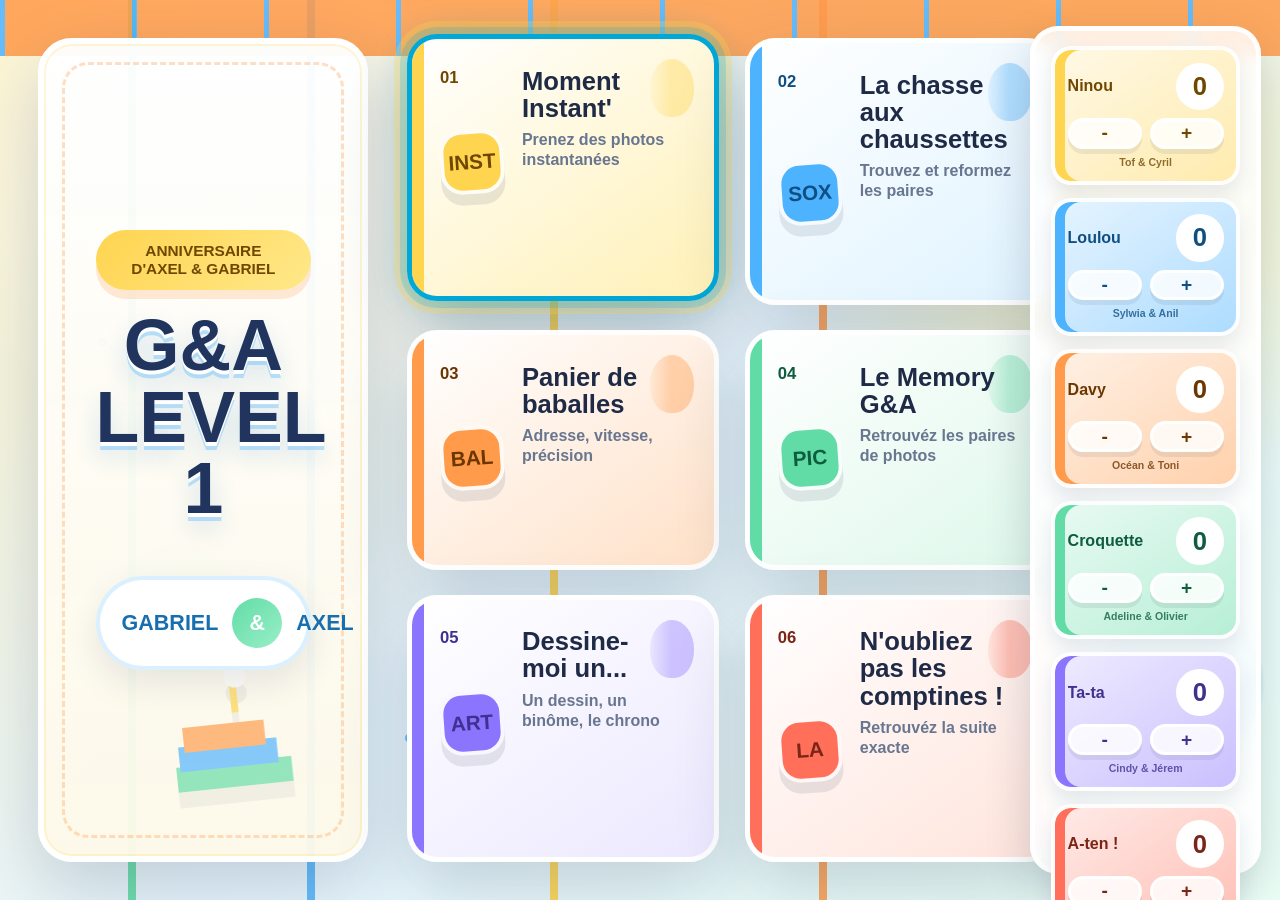
==== commit 3d7ba5a7: "inversion Axel et Gabriel" ====
--- a/index.html
+++ b/index.html
@@ -64,9 +64,9 @@
           <p class="eyebrow">Anniversaire d'Axel &amp; Gabriel</p>
           <h1 id="pageTitle">G&amp;A LEVEL 1</h1>
           <div class="score-strip" aria-label="Tableau d'ambiance">
+            <span>Gabriel</span>
+            <strong>&amp;</strong>
             <span>Axel</span>
-            <strong>&amp;</strong>
-            <span>Gabriel</span>
           </div>
         </div>
 
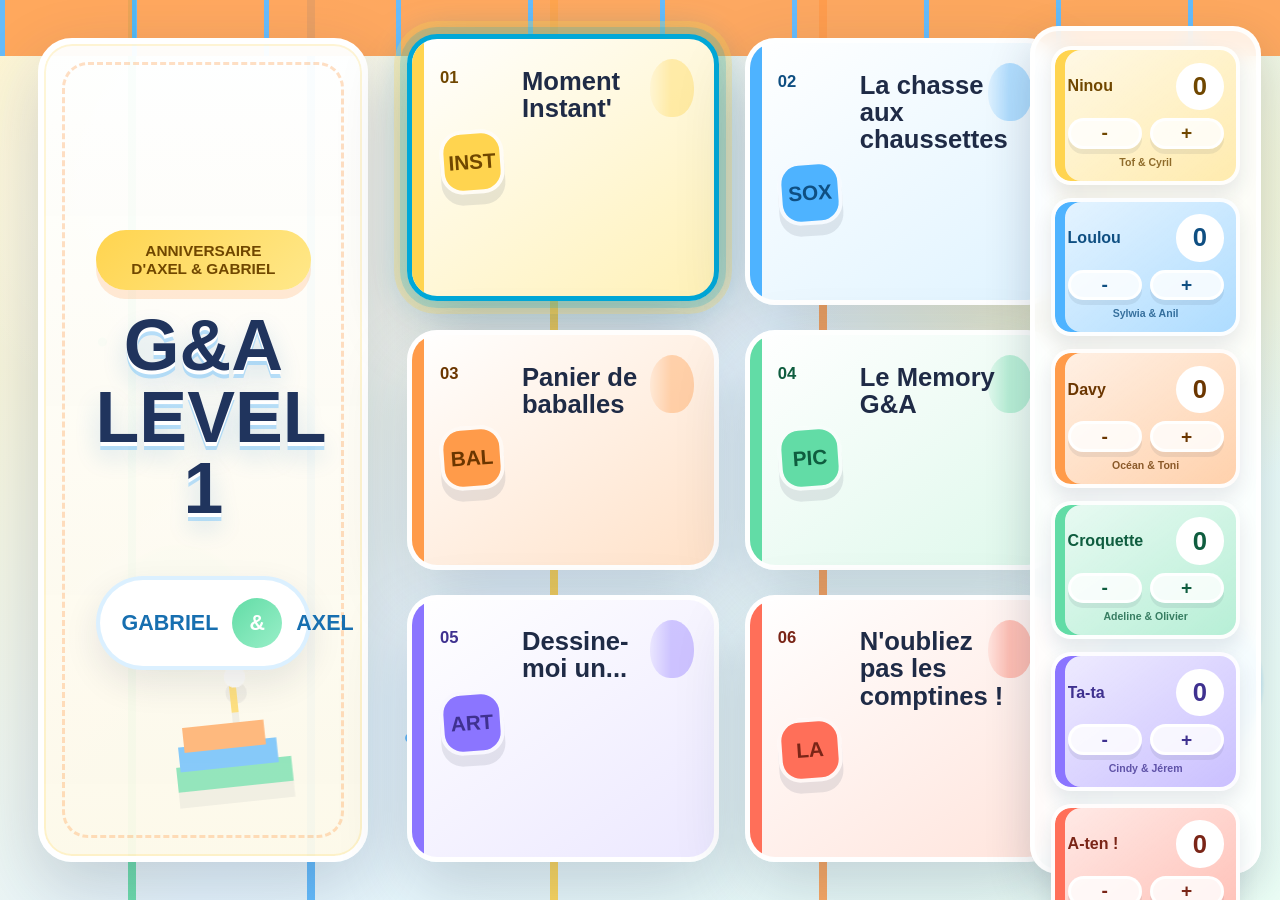
==== commit 20966597: "modifications" ====
--- a/index.html
+++ b/index.html
@@ -75,37 +75,31 @@
             <span class="activity-number">01</span>
             <span class="activity-icon">INST</span>
             <span class="activity-title">Moment Instant'</span>
-            <span class="activity-subtitle">Prenez des photos instantanées</span>
           </button>
           <button class="activity-card" type="button" data-activity="chaussettes">
             <span class="activity-number">02</span>
             <span class="activity-icon">SOX</span>
             <span class="activity-title">La chasse aux chaussettes</span>
-            <span class="activity-subtitle">Trouvez et reformez les paires</span>
           </button>
           <button class="activity-card" type="button" data-activity="baballes">
             <span class="activity-number">03</span>
             <span class="activity-icon">BAL</span>
             <span class="activity-title">Panier de baballes</span>
-            <span class="activity-subtitle">Adresse, vitesse, précision</span>
           </button>
           <button class="activity-card" type="button" data-activity="memory">
             <span class="activity-number">04</span>
             <span class="activity-icon">PIC</span>
             <span class="activity-title">Le Memory G&amp;A</span>
-            <span class="activity-subtitle">Retrouvéz les paires de photos</span>
           </button>
           <button class="activity-card" type="button" data-activity="dessin">
             <span class="activity-number">05</span>
             <span class="activity-icon">ART</span>
             <span class="activity-title">Dessine-moi un...</span>
-            <span class="activity-subtitle">Un dessin, un binôme, le chrono</span>
           </button>
           <button class="activity-card" type="button" data-activity="comptines">
             <span class="activity-number">06</span>
             <span class="activity-icon">LA</span>
             <span class="activity-title">N'oubliez pas les comptines !</span>
-            <span class="activity-subtitle">Retrouvéz la suite exacte</span>
           </button>
         </nav>
       </section>
--- a/styles.css
+++ b/styles.css
@@ -756,10 +756,11 @@
   grid-template-rows: minmax(0, 1fr) auto;
   gap: clamp(18px, 2.4vw, 32px);
   min-height: 0;
+  z-index: 2;
   padding: clamp(22px, 3vw, 42px);
   border: 5px solid rgba(255, 255, 255, 0.94);
   border-radius: 26px;
-  background: rgba(255, 255, 255, 0.86);
+  background: rgba(255, 255, 255, 1);
   box-shadow: 0 18px 0 rgba(27, 67, 117, 0.16);
 }
 
@@ -1766,6 +1767,7 @@
 }
 
 .baballes-start-button,
+.baballes-restart-round-button,
 .baballes-next-round-button {
   border: 5px solid rgba(255, 255, 255, 0.96);
   border-radius: 999px;
@@ -1782,11 +1784,27 @@
   padding: 14px 26px;
 }
 
+.baballes-round-actions {
+  display: flex;
+  flex-wrap: wrap;
+  gap: 12px;
+  justify-content: center;
+}
+
+.baballes-restart-round-button,
 .baballes-next-round-button {
   justify-self: center;
   padding: 12px 22px;
+}
+
+.baballes-next-round-button {
   background: var(--yellow);
   color: #704700;
+}
+
+.baballes-restart-round-button {
+  background: var(--blue);
+  color: #ffffff;
 }
 
 .baballes-start-button:disabled {
@@ -1796,6 +1814,8 @@
 
 .baballes-countdown[hidden],
 .baballes-team-grid[hidden],
+.baballes-round-actions[hidden],
+.baballes-restart-round-button[hidden],
 .baballes-next-round-button[hidden] {
   display: none;
 }
@@ -1955,17 +1975,19 @@
 
 
 .moment-instant-module {
+  position: relative;
   grid-template-columns: minmax(260px, 0.85fr) minmax(360px, 1fr);
   height: 100%;
 }
 
 .moment-visual-panel {
+  position: absolute;
+  inset: 0;
   display: grid;
   gap: clamp(10px, 1.6vh, 16px);
   align-content: center;
   justify-items: center;
-  min-width: 0;
-  min-height: 0;
+  z-index: 1;
 }
 
 .moment-photo-map {
